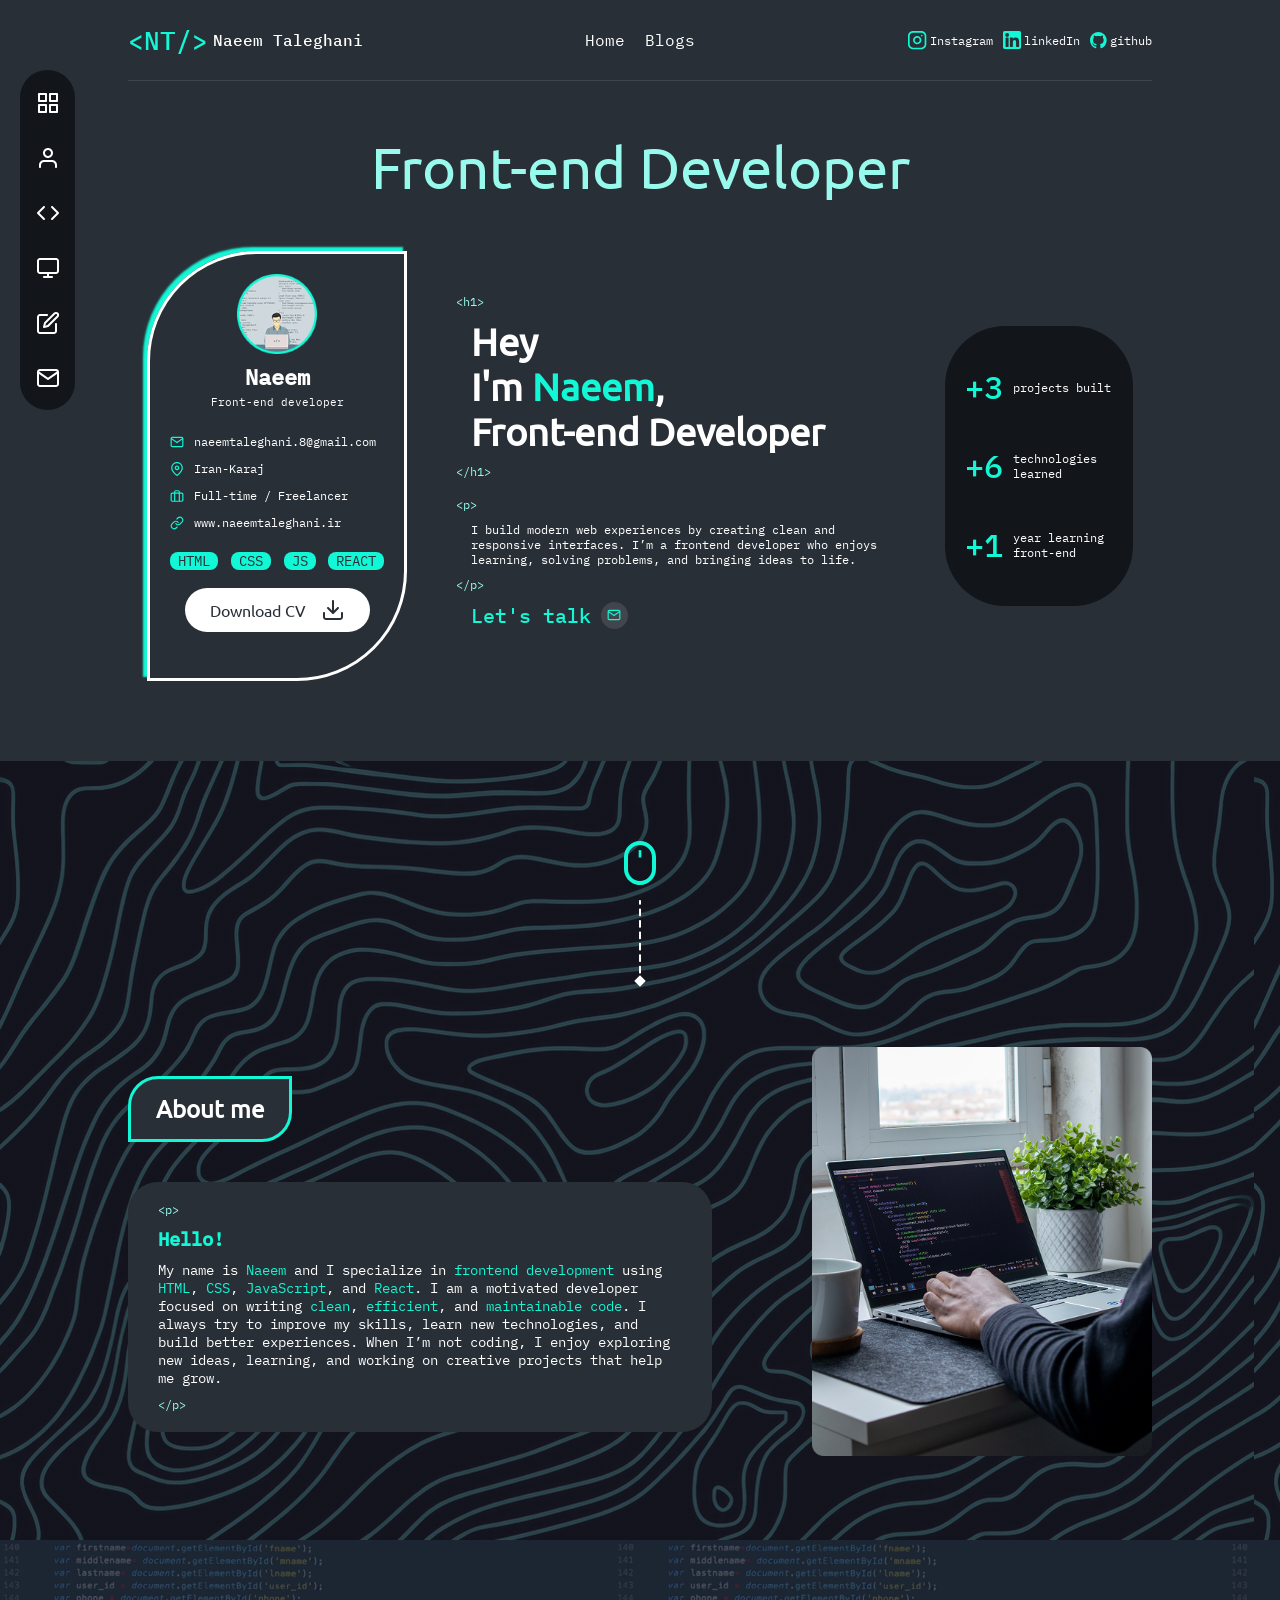
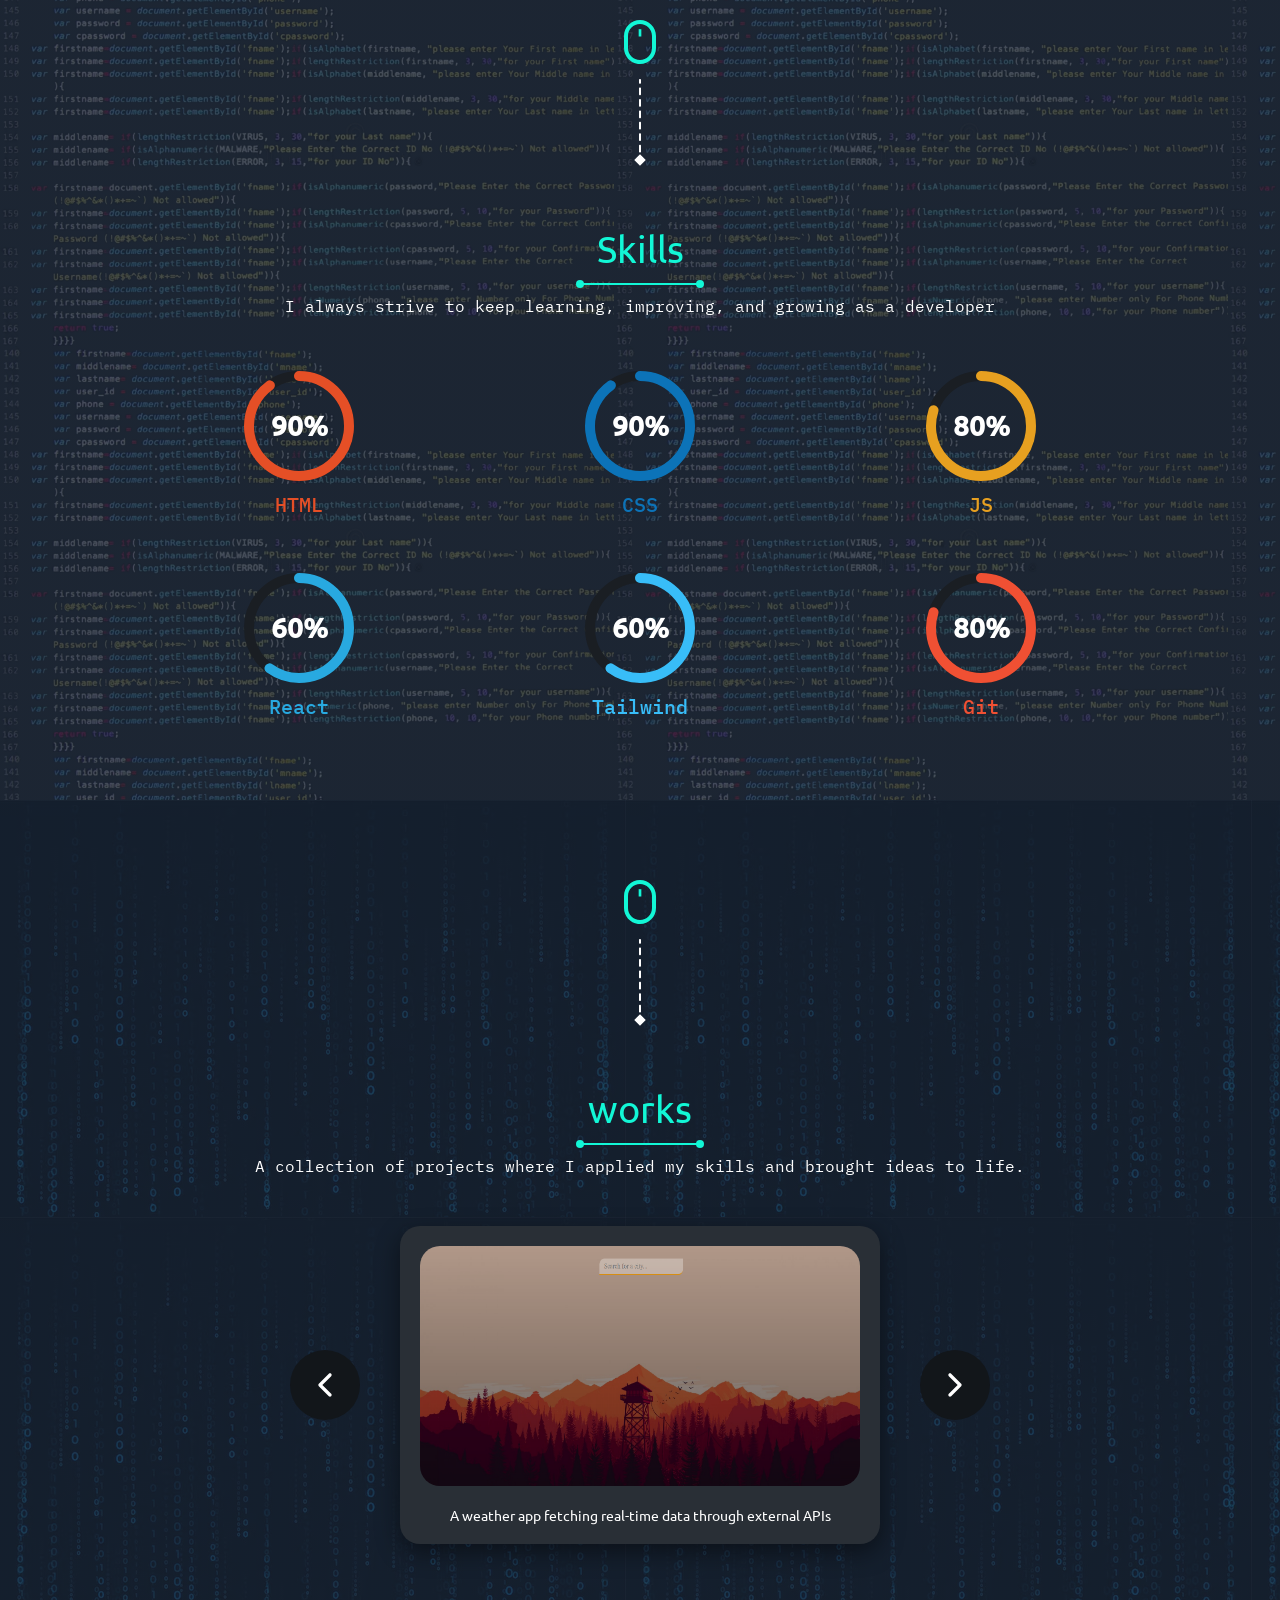
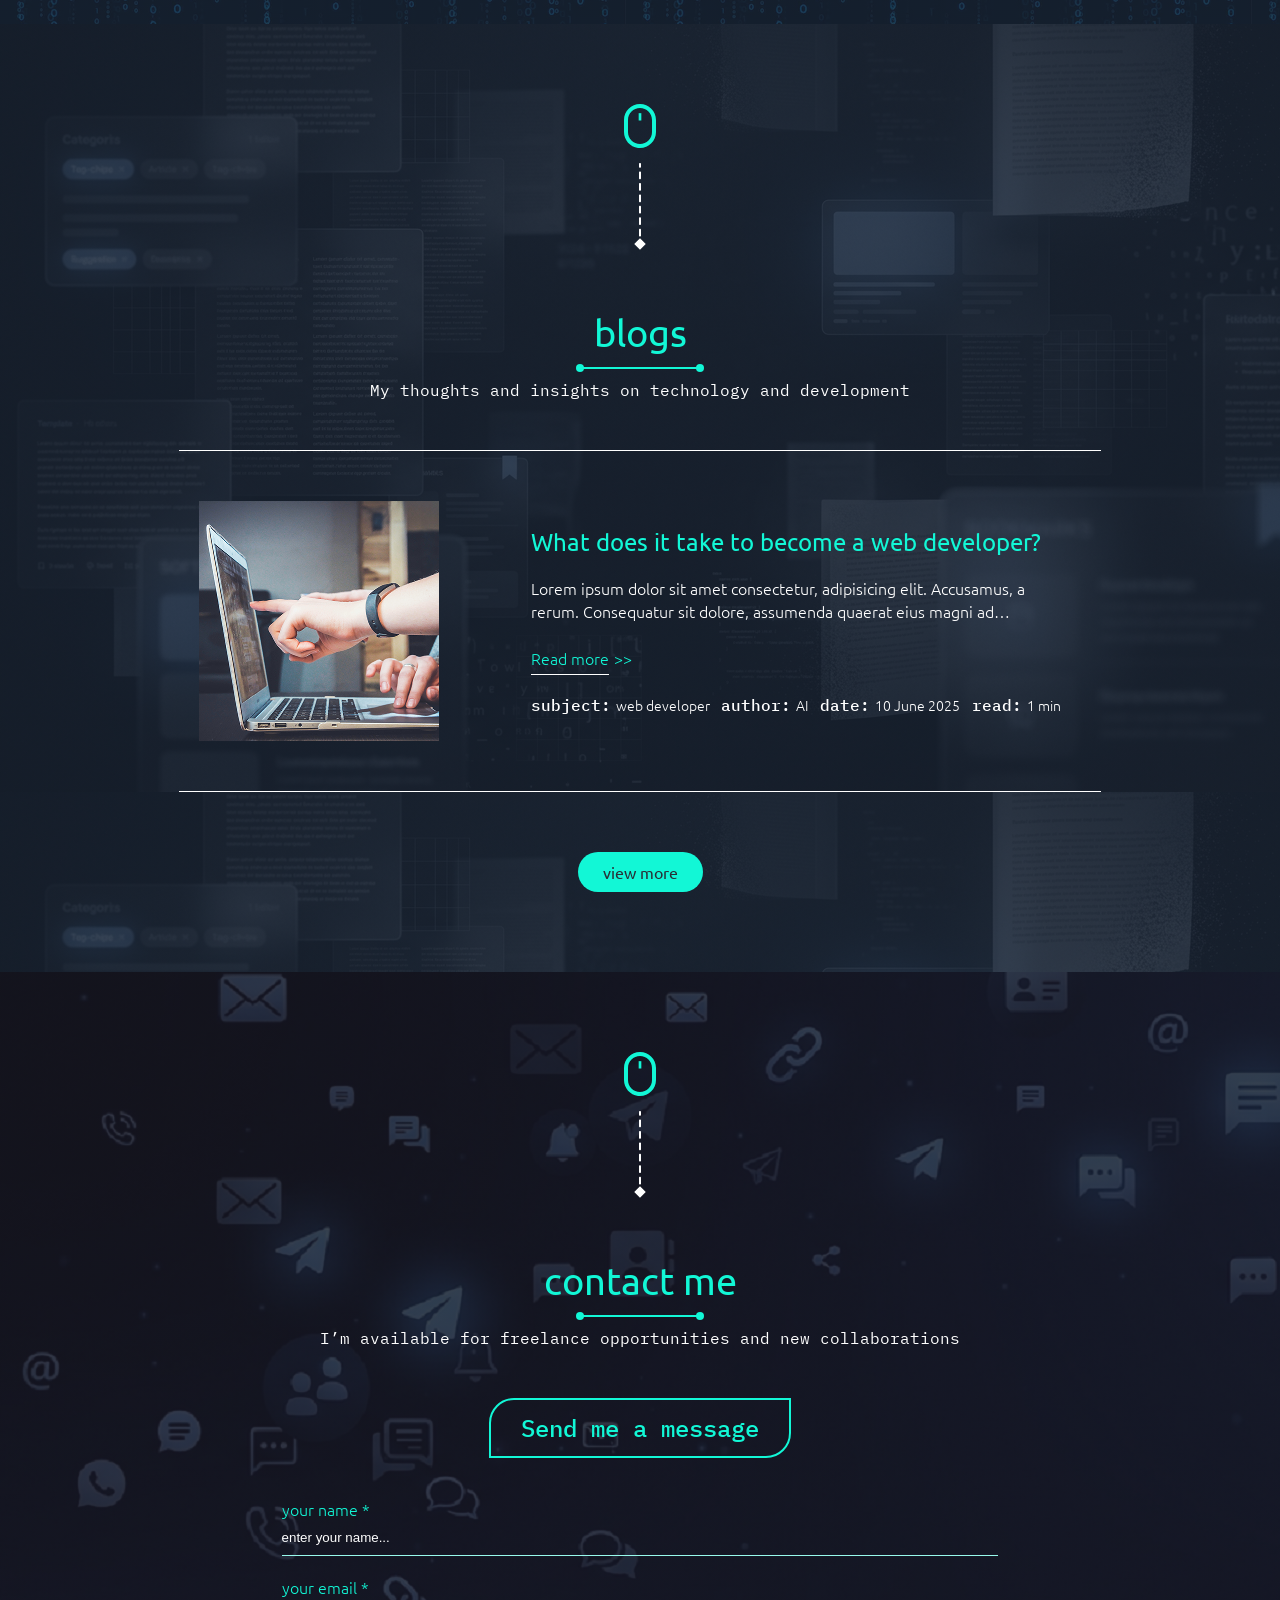
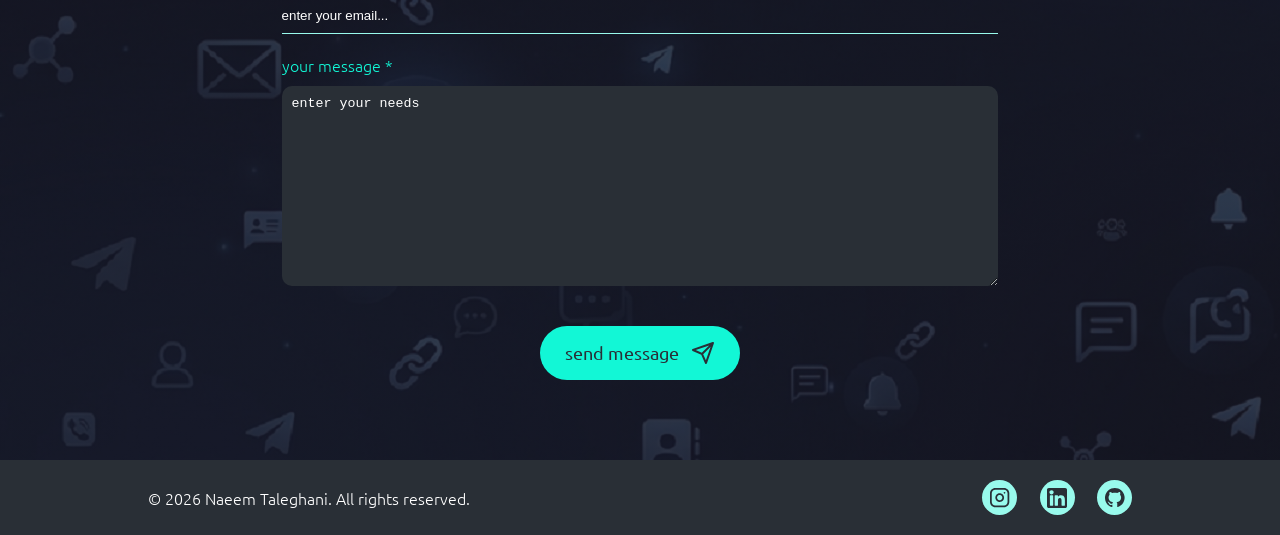
==== home.html @ d2252626 "change the html file name. closes #12" ====
<!DOCTYPE html>
<html lang="en">
<head>
    <meta charset="UTF-8">
    <meta name="viewport" content="width=device-width, initial-scale=1.0">
    <title>Naeem Taleghani</title>

    <!-- -------------------styles and scripts links----------------- -->
     
    <link rel="shortcut icon" href="images/favicon-32x32.png" type="image/png">
    <link rel="stylesheet" href="styles/fonts.css">
    <link rel="stylesheet" href="styles/main.css">
    <link rel="stylesheet" href="styles/responsive.css">
    <script src="scripts/app.js" type="module" defer></script>
</head>
<body>
    <div class="fixed-menu">
        <ul class="fixed-menu-ul">
            <li class="fixed-menu-li">
                <a href="#">
                    <svg width="24" height="24" viewBox="0 0 24 24" fill="none" xmlns="http://www.w3.org/2000/svg">
                        <path fill-rule="evenodd" clip-rule="evenodd" d="M3 2C2.44772 2 2 2.44772 2 3V10C2 10.5523 2.44772 11 3 11H10C10.5523 11 11 10.5523 11 10V3C11 2.44772 10.5523 2 10 2H3ZM4 9V4H9V9H4Z" fill="white"/>
                        <path fill-rule="evenodd" clip-rule="evenodd" d="M14 2C13.4477 2 13 2.44772 13 3V10C13 10.5523 13.4477 11 14 11H21C21.5523 11 22 10.5523 22 10V3C22 2.44772 21.5523 2 21 2H14ZM15 9V4H20V9H15Z" fill="white"/>
                        <path fill-rule="evenodd" clip-rule="evenodd" d="M13 14C13 13.4477 13.4477 13 14 13H21C21.5523 13 22 13.4477 22 14V21C22 21.5523 21.5523 22 21 22H14C13.4477 22 13 21.5523 13 21V14ZM15 15V20H20V15H15Z" fill="white"/>
                        <path fill-rule="evenodd" clip-rule="evenodd" d="M3 13C2.44772 13 2 13.4477 2 14V21C2 21.5523 2.44772 22 3 22H10C10.5523 22 11 21.5523 11 21V14C11 13.4477 10.5523 13 10 13H3ZM4 20V15H9V20H4Z" fill="white"/>
                    </svg>
                </a>
            </li>
            <li class="fixed-menu-li">
                <a href="#aboutMe">
                    <svg width="24" height="24" viewBox="0 0 24 24" fill="none" xmlns="http://www.w3.org/2000/svg">
                        <path fill-rule="evenodd" clip-rule="evenodd" d="M12 2C9.23858 2 7 4.23858 7 7C7 9.76142 9.23858 12 12 12C14.7614 12 17 9.76142 17 7C17 4.23858 14.7614 2 12 2ZM9 7C9 5.34315 10.3431 4 12 4C13.6569 4 15 5.34315 15 7C15 8.65685 13.6569 10 12 10C10.3431 10 9 8.65685 9 7Z" fill="white"/>
                        <path d="M8 14C6.67392 14 5.40215 14.5268 4.46447 15.4645C3.52678 16.4021 3 17.6739 3 19V21C3 21.5523 3.44772 22 4 22C4.55228 22 5 21.5523 5 21V19C5 18.2043 5.31607 17.4413 5.87868 16.8787C6.44129 16.3161 7.20435 16 8 16H16C16.7956 16 17.5587 16.3161 18.1213 16.8787C18.6839 17.4413 19 18.2044 19 19V21C19 21.5523 19.4477 22 20 22C20.5523 22 21 21.5523 21 21V19C21 17.6739 20.4732 16.4021 19.5355 15.4645C18.5979 14.5268 17.3261 14 16 14H8Z" fill="white"/>
                    </svg>
                </a>
            </li>
            <li class="fixed-menu-li">
                <a href="#skills">
                    <svg width="24" height="24" viewBox="0 0 24 24" fill="none" xmlns="http://www.w3.org/2000/svg">
                        <path d="M8.70711 6.70711C9.09763 6.31658 9.09763 5.68342 8.70711 5.29289C8.31658 4.90237 7.68342 4.90237 7.29289 5.29289L1.29289 11.2929C0.902369 11.6834 0.902369 12.3166 1.29289 12.7071L7.29289 18.7071C7.68342 19.0976 8.31658 19.0976 8.70711 18.7071C9.09763 18.3166 9.09763 17.6834 8.70711 17.2929L3.41421 12L8.70711 6.70711Z" fill="white"/>
                        <path d="M16.7071 5.29289C16.3166 4.90237 15.6834 4.90237 15.2929 5.29289C14.9024 5.68342 14.9024 6.31658 15.2929 6.70711L20.5858 12L15.2929 17.2929C14.9024 17.6834 14.9024 18.3166 15.2929 18.7071C15.6834 19.0976 16.3166 19.0976 16.7071 18.7071L22.7071 12.7071C23.0976 12.3166 23.0976 11.6834 22.7071 11.2929L16.7071 5.29289Z" fill="white"/>
                    </svg>
                </a>
            </li>
            <li class="fixed-menu-li">
                <a href="#works">
                    <svg width="24" height="24" viewBox="0 0 24 24" fill="none" xmlns="http://www.w3.org/2000/svg">
                        <path fill-rule="evenodd" clip-rule="evenodd" d="M13 18H20C21.6569 18 23 16.6569 23 15V5C23 3.34315 21.6569 2 20 2H4C2.34315 2 1 3.34315 1 5V15C1 16.6569 2.34315 18 4 18H11V20H8C7.44772 20 7 20.4477 7 21C7 21.5523 7.44772 22 8 22H16C16.5523 22 17 21.5523 17 21C17 20.4477 16.5523 20 16 20H13V18ZM4 4C3.44772 4 3 4.44772 3 5V15C3 15.5523 3.44772 16 4 16H20C20.5523 16 21 15.5523 21 15V5C21 4.44772 20.5523 4 20 4H4Z" fill="white"/>
                    </svg>
                </a>
            </li>
            <li class="fixed-menu-li">
                <a href="#blogs">
                    <svg width="24" height="24" viewBox="0 0 24 24" fill="none" xmlns="http://www.w3.org/2000/svg">
                        <path fill-rule="evenodd" clip-rule="evenodd" d="M20 0.878662C19.1722 0.878662 18.3783 1.20751 17.7929 1.79288L8.29289 11.2929C8.16473 11.421 8.07382 11.5816 8.02986 11.7574L7.02986 15.7574C6.94466 16.0982 7.04451 16.4587 7.29289 16.7071C7.54127 16.9555 7.90176 17.0553 8.24254 16.9701L12.2425 15.9701C12.4184 15.9262 12.5789 15.8352 12.7071 15.7071L22.2071 6.20709C22.7925 5.62173 23.1213 4.82781 23.1213 3.99998C23.1213 3.17216 22.7925 2.37824 22.2071 1.79288C21.6217 1.20751 20.8278 0.878662 20 0.878662ZM19.2071 3.20709C19.4174 2.9968 19.7026 2.87866 20 2.87866C20.2974 2.87866 20.5826 2.9968 20.7929 3.20709C21.0032 3.41738 21.1213 3.70259 21.1213 3.99998C21.1213 4.29737 21.0032 4.58259 20.7929 4.79288L11.4888 14.097L9.37437 14.6256L9.90296 12.5112L19.2071 3.20709Z" fill="white"/>
                        <path d="M4 3C3.20435 3 2.44129 3.31607 1.87868 3.87868C1.31607 4.44129 1 5.20435 1 6V20C1 20.7957 1.31607 21.5587 1.87868 22.1213C2.44129 22.6839 3.20435 23 4 23H18C18.7957 23 19.5587 22.6839 20.1213 22.1213C20.6839 21.5587 21 20.7957 21 20V13C21 12.4477 20.5523 12 20 12C19.4477 12 19 12.4477 19 13V20C19 20.2652 18.8946 20.5196 18.7071 20.7071C18.5196 20.8946 18.2652 21 18 21H4C3.73478 21 3.48043 20.8946 3.29289 20.7071C3.10536 20.5196 3 20.2652 3 20V6C3 5.73478 3.10536 5.48043 3.29289 5.29289C3.48043 5.10536 3.73478 5 4 5H11C11.5523 5 12 4.55228 12 4C12 3.44772 11.5523 3 11 3H4Z" fill="white"/>
                    </svg>
                </a>
            </li>
            <li class="fixed-menu-li">
                <a href="#contact">
                    <svg width="24" height="24" viewBox="0 0 24 24" fill="none" xmlns="http://www.w3.org/2000/svg">
                        <path fill-rule="evenodd" clip-rule="evenodd" d="M1.00005 5.98266C0.999889 5.99253 0.999873 6.00239 1 6.01225V18C1 19.6523 2.34772 21 4 21H20C21.6523 21 23 19.6523 23 18V6.01236C23.0001 6.00242 23.0001 5.99247 23 5.98251C22.9905 4.33822 21.6465 3 20 3H4C2.3535 3 1.00944 4.3383 1.00005 5.98266ZM3.10658 5.55395C3.27196 5.22692 3.61204 5 4 5H20C20.388 5 20.728 5.22692 20.8934 5.55395L12 11.7793L3.10658 5.55395ZM21 7.92066V18C21 18.5477 20.5477 19 20 19H4C3.45229 19 3 18.5477 3 18V7.92066L11.4265 13.8192C11.7709 14.0603 12.2291 14.0603 12.5735 13.8192L21 7.92066Z" fill="white"/>
                    </svg>
                </a>
            </li>
        </ul>
    </div>
    <header>
        <div class="container">
            <nav class="nav-bar">
                <div class="nav-logoname">
                    <span class="logo-icon">&lt;NT/&gt;</span>
                    <span class="logo-text">Naeem Taleghani</span>
                </div>
                <ul class="nav-menu">
                    <li><a href="#">Home</a></li>
                    <li><a href="#">Blogs</a></li>
                </ul>
                <ul class="nav-links">
                    <li>
                        <a href="https://www.instagram.com/naeem.t.8">
                            <div class="nav-instagram-logo">
                                <svg width="19" height="19" viewBox="0 0 19 19" fill="none" xmlns="http://www.w3.org/2000/svg">
                                <path fill-rule="evenodd" clip-rule="evenodd" d="M7.28364 5.43218C8.06155 5.02853 8.94694 4.88046 9.81386 5.00901C10.6982 5.14014 11.5168 5.5522 12.149 6.18433C12.7811 6.81646 13.1931 7.63513 13.3243 8.51943C13.4528 9.38635 13.3048 10.2717 12.9011 11.0497C12.4975 11.8276 11.8588 12.4584 11.076 12.8524C10.2931 13.2464 9.40599 13.3836 8.54072 13.2444C7.67545 13.1051 6.87611 12.6966 6.2564 12.0769C5.63669 11.4572 5.22817 10.6578 5.08893 9.79257C4.9497 8.92729 5.08685 8.04015 5.48087 7.25732C5.87489 6.47448 6.50572 5.83582 7.28364 5.43218ZM9.56939 6.65765C9.04924 6.58052 8.518 6.66936 8.05126 6.91155C7.58451 7.15374 7.20601 7.53693 6.96959 8.00663C6.73318 8.47633 6.65089 9.00862 6.73443 9.52778C6.81797 10.0469 7.06309 10.5265 7.43491 10.8984C7.80674 11.2702 8.28634 11.5153 8.80551 11.5989C9.32467 11.6824 9.85695 11.6001 10.3267 11.3637C10.7964 11.1273 11.1796 10.7488 11.4217 10.282C11.6639 9.81528 11.7528 9.28405 11.6756 8.7639C11.597 8.23332 11.3497 7.74212 10.9704 7.36284C10.5912 6.98356 10.1 6.73633 9.56939 6.65765Z" fill="#12F7D6"/>
                                <path d="M13.75 3.75C13.2898 3.75 12.9167 4.1231 12.9167 4.58333C12.9167 5.04357 13.2898 5.41667 13.75 5.41667H13.7583C14.2186 5.41667 14.5917 5.04357 14.5917 4.58333C14.5917 4.1231 14.2186 3.75 13.7583 3.75H13.75Z" fill="#12F7D6"/>
                                <path fill-rule="evenodd" clip-rule="evenodd" d="M0 5C0 2.23858 2.23858 0 5 0H13.3333C16.0948 0 18.3333 2.23858 18.3333 5V13.3333C18.3333 16.0948 16.0948 18.3333 13.3333 18.3333H5C2.23858 18.3333 0 16.0948 0 13.3333V5ZM5 1.66667C3.15905 1.66667 1.66667 3.15905 1.66667 5V13.3333C1.66667 15.1743 3.15905 16.6667 5 16.6667H13.3333C15.1743 16.6667 16.6667 15.1743 16.6667 13.3333V5C16.6667 3.15905 15.1743 1.66667 13.3333 1.66667H5Z" fill="#12F7D6"/>
                                </svg>
                            </div>
                            <span>Instagram</span>
                        </a>
                    </li>
                    <li>
                        <a href="#">
                            <div class="nav-linkedin-logo">
                                <svg height="18" width="18" version="1.1" id="Layer_1" xmlns="http://www.w3.org/2000/svg" xmlns:xlink="http://www.w3.org/1999/xlink" 
                                viewBox="0 0 382 382" xml:space="preserve">
                                    <path style="fill:#12F7D6" d="M347.445,0H34.555C15.471,0,0,15.471,0,34.555v312.889C0,366.529,15.471,382,34.555,382h312.889
                                    C366.529,382,382,366.529,382,347.444V34.555C382,15.471,366.529,0,347.445,0z M118.207,329.844c0,5.554-4.502,10.056-10.056,10.056
                                    H65.345c-5.554,0-10.056-4.502-10.056-10.056V150.403c0-5.554,4.502-10.056,10.056-10.056h42.806
                                    c5.554,0,10.056,4.502,10.056,10.056V329.844z M86.748,123.432c-22.459,0-40.666-18.207-40.666-40.666S64.289,42.1,86.748,42.1
                                    s40.666,18.207,40.666,40.666S109.208,123.432,86.748,123.432z M341.91,330.654c0,5.106-4.14,9.246-9.246,9.246H286.73
                                    c-5.106,0-9.246-4.14-9.246-9.246v-84.168c0-12.556,3.683-55.021-32.813-55.021c-28.309,0-34.051,29.066-35.204,42.11v97.079
                                    c0,5.106-4.139,9.246-9.246,9.246h-44.426c-5.106,0-9.246-4.14-9.246-9.246V149.593c0-5.106,4.14-9.246,9.246-9.246h44.426
                                    c5.106,0,9.246,4.14,9.246,9.246v15.655c10.497-15.753,26.097-27.912,59.312-27.912c73.552,0,73.131,68.716,73.131,106.472
                                    L341.91,330.654L341.91,330.654z"/>
                                </svg>
                            </div>
                            <span>linkedIn</span>
                        </a>
                    </li>
                    <li>
                        <a href="https://github.com/naeemt8">
                            <div class="nav-github-logo">
                                <svg width="17" height="17" viewBox="0 0 17 17" fill="none" xmlns="http://www.w3.org/2000/svg">
                                <path d="M8.33336 0C6.35459 8.20544e-05 4.44041 0.704261 2.93333 1.98654C1.42625 3.26882 0.424607 5.04552 0.107634 6.99874C-0.209339 8.95195 0.179038 10.9542 1.20327 12.6473C2.22751 14.3404 3.82076 15.6137 5.69796 16.2396C6.11462 16.3125 6.27087 16.0625 6.27087 15.8437C6.27087 15.6458 6.26045 14.9896 6.26045 14.2917C4.16669 14.6771 3.62502 13.7813 3.45836 13.3125C3.27342 12.8566 2.98025 12.4526 2.60419 12.1354C2.31252 11.9792 1.89586 11.5938 2.59376 11.5834C2.86025 11.6123 3.11585 11.705 3.33888 11.8537C3.56192 12.0024 3.74583 12.2026 3.87502 12.4375C3.989 12.6422 4.14226 12.8225 4.32601 12.9679C4.50977 13.1133 4.72042 13.2211 4.94588 13.2849C5.17135 13.3488 5.4072 13.3675 5.63992 13.3401C5.87264 13.3126 6.09766 13.2396 6.30209 13.125C6.33817 12.7013 6.52697 12.3052 6.83336 12.0104C4.97919 11.8021 3.04169 11.0833 3.04169 7.89586C3.02998 7.06765 3.33559 6.26634 3.89586 5.65628C3.64109 4.93646 3.6709 4.14651 3.97919 3.44794C3.97919 3.44794 4.67708 3.22918 6.27086 4.30211C7.63443 3.92709 9.07395 3.92709 10.4375 4.30211C12.0313 3.21878 12.7292 3.44794 12.7292 3.44794C13.0375 4.1465 13.0673 4.93646 12.8125 5.65628C13.3745 6.2653 13.6804 7.0673 13.6667 7.89586C13.6667 11.0938 11.7188 11.8021 9.86461 12.0104C10.0635 12.212 10.2166 12.454 10.3137 12.72C10.4108 12.986 10.4494 13.2698 10.4271 13.5521C10.4271 14.6667 10.4167 15.5625 10.4167 15.8438C10.4167 16.0625 10.5729 16.3229 10.9896 16.2396C12.8635 15.6087 14.4522 14.3323 15.472 12.6384C16.4919 10.9444 16.8766 8.94319 16.5574 6.99186C16.2383 5.04054 15.236 3.26614 13.7296 1.98543C12.2232 0.704709 10.3106 0.00102909 8.33336 0Z" fill="#12F7D6"/>
                                </svg>
                            </div>
                            <span>github</span>
                        </a>
                    </li>
                </ul>
            </nav>
            <div class="separator-line"></div>
        </div>
    </header>
    <main>
        <section class="home">
            <div class="container">
                <h1 class="home-title">Front-end Developer</h1>
                <div class="home-content">
                    <div class="bio-box-wrapper">
                        <div class="bio-box">
                            <img src="images/Profile photo.png" alt="profile photo">
                            <h3 class="bio-name">Naeem</h3>
                            <p class="bio-job">Front-end developer</p>
                            <ul class="bio-ul">
                                <li>
                                    <svg width="14" height="14" viewBox="0 0 14 14" fill="none" xmlns="http://www.w3.org/2000/svg">
                                    <path fill-rule="evenodd" clip-rule="evenodd" d="M0.583361 3.48988C0.583267 3.49564 0.583257 3.50139 0.583333 3.50715V10.5C0.583333 11.4638 1.3695 12.25 2.33333 12.25H11.6667C12.6305 12.25 13.4167 11.4638 13.4167 10.5V3.50721C13.4167 3.50141 13.4167 3.4956 13.4166 3.4898C13.4111 2.53063 12.6271 1.75 11.6667 1.75H2.33333C1.37287 1.75 0.588839 2.53067 0.583361 3.48988ZM1.81217 3.2398C1.90864 3.04904 2.10702 2.91667 2.33333 2.91667H11.6667C11.893 2.91667 12.0914 3.04904 12.1878 3.2398L7 6.87128L1.81217 3.2398ZM12.25 4.62038V10.5C12.25 10.8195 11.9862 11.0833 11.6667 11.0833H2.33333C2.01383 11.0833 1.75 10.8195 1.75 10.5V4.62038L6.66548 8.06122C6.86633 8.20182 7.13367 8.20182 7.33452 8.06122L12.25 4.62038Z" fill="#12F7D6"/>
                                    </svg>
                                    <span>naeemtaleghani.8@gmail.com</span>
                                </li>
                                <li>
                                    <svg width="14" height="14" viewBox="0 0 14 14" fill="none" xmlns="http://www.w3.org/2000/svg">
                                    <path fill-rule="evenodd" clip-rule="evenodd" d="M6.99999 3.5C5.71133 3.5 4.66666 4.54467 4.66666 5.83333C4.66666 7.122 5.71133 8.16667 6.99999 8.16667C8.28865 8.16667 9.33332 7.122 9.33332 5.83333C9.33332 4.54467 8.28865 3.5 6.99999 3.5ZM5.83332 5.83333C5.83332 5.189 6.35566 4.66667 6.99999 4.66667C7.64432 4.66667 8.16666 5.189 8.16666 5.83333C8.16666 6.47767 7.64432 7 6.99999 7C6.35566 7 5.83332 6.47767 5.83332 5.83333Z" fill="#12F7D6"/>
                                    <path fill-rule="evenodd" clip-rule="evenodd" d="M6.6761 13.9018C6.67627 13.9019 6.67641 13.902 6.99999 13.4167L6.6761 13.9018C6.87204 14.0324 7.12762 14.0327 7.32356 13.902L6.99999 13.4167C7.32356 13.902 7.3234 13.9021 7.32356 13.902L7.32555 13.9007L7.32944 13.8981L7.3428 13.8891C7.35416 13.8813 7.37036 13.8703 7.39108 13.8559C7.43251 13.8272 7.49205 13.7854 7.56711 13.7312C7.71717 13.6228 7.92961 13.4646 8.18368 13.2623C8.69088 12.8584 9.36868 12.275 10.0485 11.5574C11.3842 10.1475 12.8333 8.10947 12.8333 5.83333C12.8333 4.28624 12.2187 2.80251 11.1248 1.70854C10.0308 0.614581 8.54709 0 6.99999 0C5.45289 0 3.96916 0.614581 2.8752 1.70854C1.78124 2.80251 1.16666 4.28624 1.16666 5.83333C1.16666 8.10947 2.61581 10.1475 3.95152 11.5574C4.6313 12.275 5.3091 12.8584 5.8163 13.2623C6.07037 13.4646 6.28281 13.6228 6.43287 13.7312C6.50793 13.7854 6.56747 13.8272 6.6089 13.8559C6.62962 13.8703 6.64582 13.8813 6.65718 13.8891L6.67054 13.8981L6.67443 13.9007L6.6761 13.9018ZM3.70016 2.5335C4.57533 1.65833 5.76231 1.16667 6.99999 1.16667C8.23767 1.16667 9.42465 1.65833 10.2998 2.5335C11.175 3.40867 11.6667 4.59566 11.6667 5.83333C11.6667 7.64053 10.4908 9.39415 9.20152 10.7551C8.5688 11.4229 7.9341 11.9697 7.45693 12.3497C7.27934 12.4911 7.12423 12.6089 6.99999 12.7007C6.87575 12.6089 6.72064 12.4911 6.54305 12.3497C6.06588 11.9697 5.43118 11.4229 4.79846 10.7551C3.50917 9.39415 2.33332 7.64053 2.33332 5.83333C2.33332 4.59566 2.82499 3.40867 3.70016 2.5335Z" fill="#12F7D6"/>
                                    </svg>
                                    <span>Iran-Karaj</span>
                                </li>
                                <li>
                                    <svg width="14" height="14" viewBox="0 0 14 14" fill="none" xmlns="http://www.w3.org/2000/svg">
                                    <path fill-rule="evenodd" clip-rule="evenodd" d="M5.83334 1.16669C5.36922 1.16669 4.9241 1.35106 4.59591 1.67925C4.26772 2.00744 4.08334 2.45256 4.08334 2.91669V3.50002H2.33334C1.36685 3.50002 0.583344 4.28352 0.583344 5.25002V11.0834C0.583344 12.0499 1.36685 12.8334 2.33334 12.8334H11.6667C12.6332 12.8334 13.4167 12.0499 13.4167 11.0834V5.25002C13.4167 4.28352 12.6332 3.50002 11.6667 3.50002H9.91668V2.91669C9.91668 2.45256 9.7323 2.00744 9.40411 1.67925C9.07593 1.35106 8.63081 1.16669 8.16668 1.16669H5.83334ZM8.75001 3.50002V2.91669C8.75001 2.76198 8.68855 2.6136 8.57916 2.50421C8.46976 2.39481 8.32139 2.33335 8.16668 2.33335H5.83334C5.67863 2.33335 5.53026 2.39481 5.42087 2.50421C5.31147 2.6136 5.25001 2.76198 5.25001 2.91669V3.50002H8.75001ZM5.25001 4.66669H8.75001V11.6667H5.25001V4.66669ZM4.08334 4.66669H2.33334C2.01118 4.66669 1.75001 4.92785 1.75001 5.25002V11.0834C1.75001 11.4055 2.01118 11.6667 2.33334 11.6667H4.08334V4.66669ZM9.91668 11.6667V4.66669H11.6667C11.9888 4.66669 12.25 4.92785 12.25 5.25002V11.0834C12.25 11.4055 11.9888 11.6667 11.6667 11.6667H9.91668Z" fill="#12F7D6"/>
                                    </svg>
                                    <span>Full-time / Freelancer</span>
                                </li>
                                <li>
                                    <svg width="14" height="14" viewBox="0 0 14 14" fill="none" xmlns="http://www.w3.org/2000/svg">
                                    <g clip-path="url(#clip0_3_2470)">
                                    <path d="M9.91417 0.622203C8.99648 0.614228 8.11237 0.967009 7.45226 1.60456L7.44624 1.61047L6.4429 2.60797C6.21443 2.83511 6.21336 3.20445 6.4405 3.43292C6.66764 3.66139 7.03698 3.66247 7.26545 3.43533L8.26563 2.44096C8.7054 2.01767 9.29357 1.78352 9.90403 1.78883C10.5158 1.79414 11.1011 2.03954 11.5337 2.47215C11.9663 2.90477 12.2117 3.49 12.217 4.1018C12.2223 4.71199 11.9884 5.29992 11.5654 5.73962L9.8192 7.48584C9.58265 7.72247 9.29791 7.90553 8.98442 8.02247C8.67093 8.13941 8.33596 8.18757 8.00223 8.16367C7.66849 8.13976 7.3438 8.04437 7.05018 7.88395C6.75656 7.72353 6.50087 7.50184 6.30046 7.23391C6.10749 6.97593 5.74192 6.92323 5.48394 7.1162C5.22596 7.30917 5.17326 7.67474 5.36623 7.93272C5.66685 8.33461 6.05038 8.66715 6.49082 8.90778C6.93125 9.14841 7.41829 9.2915 7.91889 9.32735C8.41949 9.3632 8.92194 9.29097 9.39217 9.11556C9.8624 8.94016 10.2894 8.66567 10.6442 8.31072L12.3942 6.56079L12.4013 6.55356C13.0388 5.89345 13.3916 5.00935 13.3836 4.09166C13.3756 3.17397 13.0076 2.29613 12.3586 1.6472C11.7097 0.998268 10.8319 0.630177 9.91417 0.622203Z" fill="#12F7D6"/>
                                    <path d="M6.08111 4.6726C5.58051 4.63675 5.07805 4.70898 4.60782 4.88439C4.13762 5.05979 3.71064 5.33425 3.35584 5.68916L1.60584 7.43916L1.59873 7.44639C0.96118 8.1065 0.608399 8.99061 0.616374 9.9083C0.624348 10.826 0.99244 11.7038 1.64137 12.3528C2.2903 13.0017 3.16814 13.3698 4.08583 13.3778C5.00352 13.3857 5.88763 13.0329 6.54773 12.3954L6.55496 12.3883L7.55246 11.3908C7.78027 11.163 7.78027 10.7936 7.55246 10.5658C7.32466 10.338 6.95531 10.338 6.72751 10.5658L5.73378 11.5596C5.29408 11.9825 4.70616 12.2164 4.09597 12.2111C3.48417 12.2058 2.89894 11.9604 2.46633 11.5278C2.03371 11.0952 1.78831 10.51 1.783 9.89816C1.77769 9.28796 2.01164 8.70004 2.43458 8.26034L4.1808 6.51412C4.41734 6.27749 4.70209 6.09442 5.01558 5.97748C5.32906 5.86054 5.66403 5.81239 5.99777 5.83629C6.3315 5.86019 6.65619 5.95559 6.94981 6.11601C7.24344 6.27643 7.49913 6.49812 7.69954 6.76605C7.89251 7.02403 8.25808 7.07673 8.51606 6.88376C8.77403 6.69078 8.82673 6.32522 8.63376 6.06724C8.33315 5.66535 7.94961 5.33281 7.50918 5.09218C7.06874 4.85155 6.58171 4.70846 6.08111 4.6726Z" fill="#12F7D6"/>
                                    </g>
                                    <defs>
                                    <clipPath id="clip0_3_2470">
                                    <rect width="14" height="14" fill="white"/>
                                    </clipPath>
                                    </defs>
                                    </svg>
                                    <span>www.naeemtaleghani.ir</span>
                                </li>
                            </ul>
                            <ul class="bio-skills">
                                <li>HTML</li>
                                <li>CSS</li>
                                <li>JS</li>
                                <li>REACT</li>
                            </ul>
                            <div class="bio-btn">
                                <span>Download CV</span>
                                <svg width="24" height="24" viewBox="0 0 24 24" fill="none" xmlns="http://www.w3.org/2000/svg">
                                <path d="M13 3C13 2.44772 12.5523 2 12 2C11.4477 2 11 2.44772 11 3V12.5858L7.70711 9.29289C7.31658 8.90237 6.68342 8.90237 6.29289 9.29289C5.90237 9.68342 5.90237 10.3166 6.29289 10.7071L11.2929 15.7071C11.6834 16.0976 12.3166 16.0976 12.7071 15.7071L17.7071 10.7071C18.0976 10.3166 18.0976 9.68342 17.7071 9.29289C17.3166 8.90237 16.6834 8.90237 16.2929 9.29289L13 12.5858V3Z" fill="#292F36"/>
                                <path d="M3 14C3.55228 14 4 14.4477 4 15V19C4 19.2652 4.10536 19.5196 4.29289 19.7071C4.48043 19.8946 4.73478 20 5 20H19C19.2652 20 19.5196 19.8946 19.7071 19.7071C19.8946 19.5196 20 19.2652 20 19V15C20 14.4477 20.4477 14 21 14C21.5523 14 22 14.4477 22 15V19C22 19.7957 21.6839 20.5587 21.1213 21.1213C20.5587 21.6839 19.7957 22 19 22H5C4.20435 22 3.44129 21.6839 2.87868 21.1213C2.31607 20.5587 2 19.7957 2 19V15C2 14.4477 2.44772 14 3 14Z" fill="#292F36"/>
                                </svg>
                            </div>
                        </div>
                    </div>
                    <div class="home-description-wrapper">
                        <div class="home-description">
                            <span class="html-tags">&lt;h1&gt;</span>
                            <h2 class="home-description-title">
                                Hey<br>
                                I'm <span>Naeem</span>,<br>
                                Front-end Developer
                            </h2>
                            <span class="html-tags">&lt;/h1&gt;</span><br>
                            <span class="html-tags">&lt;p&gt;</span>
                            <p class="description-text">I build modern web experiences by creating clean and responsive interfaces. I’m a frontend developer who enjoys learning, solving problems, and bringing ideas to life.</p>
                            <span class="html-tags">&lt;/p&gt;</span>
                            <a href="#contact" class="home-contact-link">
                                <span>Let's talk</span>
                                <div class="home-contact-link-svg-box">
                                    <svg width="14" height="14" viewBox="0 0 14 14" fill="none" xmlns="http://www.w3.org/2000/svg">
                                    <path fill-rule="evenodd" clip-rule="evenodd" d="M0.583361 3.48988C0.583267 3.49564 0.583257 3.50139 0.583333 3.50715V10.5C0.583333 11.4638 1.3695 12.25 2.33333 12.25H11.6667C12.6305 12.25 13.4167 11.4638 13.4167 10.5V3.50721C13.4167 3.50141 13.4167 3.4956 13.4166 3.4898C13.4111 2.53063 12.6271 1.75 11.6667 1.75H2.33333C1.37287 1.75 0.588839 2.53067 0.583361 3.48988ZM1.81217 3.2398C1.90864 3.04904 2.10702 2.91667 2.33333 2.91667H11.6667C11.893 2.91667 12.0914 3.04904 12.1878 3.2398L7 6.87128L1.81217 3.2398ZM12.25 4.62038V10.5C12.25 10.8195 11.9862 11.0833 11.6667 11.0833H2.33333C2.01383 11.0833 1.75 10.8195 1.75 10.5V4.62038L6.66548 8.06122C6.86633 8.20182 7.13367 8.20182 7.33452 8.06122L12.25 4.62038Z" fill="#12F7D6"/>
                                    </svg>
                                </div>
                            </a>
                        </div>
                    </div>
                    <div class="experiences-box-wrapper">
                        <ul class="experiences-box-ul">
                                <li>
                                    <span>+3</span>
                                    <p>projects built</p>
                                </li>
                                <li>
                                    <span>+6</span>
                                    <p>technologies learned</p>
                                </li>
                                <li>
                                    <span>+1</span>
                                    <p>year learning front-end</p>
                                </li>
                        </ul>
                    </div>
                </div>
            </div>
        </section>
        <section class="about-me" id="aboutMe">
            <div class="container">
                <div class="scroll-module">
                    <svg width="32" height="146" viewBox="0 0 32 146" fill="none" xmlns="http://www.w3.org/2000/svg">
                        <g clip-path="url(#clip0_502_849)">
                        <path fill-rule="evenodd" clip-rule="evenodd" d="M0 16C0 7.16344 7.16344 0 16 0C24.8366 0 32 7.16344 32 16V28C32 36.8366 24.8366 44 16 44H14V43.8762C6.10738 42.892 0 36.1592 0 28V16ZM16 40C22.6274 40 28 34.6274 28 28V16C28 9.37258 22.6274 4 16 4C9.37258 4 4 9.37258 4 16V28C4 34.6274 9.37258 40 16 40Z" fill="#12F7D6"/>
                        <path d="M17.3334 9.16663V16.5H14.6667V9.16663H17.3334Z" fill="#12F7D6"/>
                        </g>
                        <path d="M16.5 60C16.5 59.7239 16.2761 59.5 16 59.5C15.7239 59.5 15.5 59.7239 15.5 60H16.5ZM16 142.887L18.8868 140L16 137.113L13.1132 140L16 142.887ZM15.5 62.8571C15.5 63.1333 15.7239 63.3571 16 63.3571C16.2761 63.3571 16.5 63.1333 16.5 62.8571H15.5ZM16.5 68.5714C16.5 68.2953 16.2761 68.0714 16 68.0714C15.7239 68.0714 15.5 68.2953 15.5 68.5714H16.5ZM15.5 74.2857C15.5 74.5619 15.7239 74.7857 16 74.7857C16.2761 74.7857 16.5 74.5619 16.5 74.2857H15.5ZM16.5 80C16.5 79.7239 16.2761 79.5 16 79.5C15.7239 79.5 15.5 79.7239 15.5 80H16.5ZM15.5 85.7143C15.5 85.9904 15.7239 86.2143 16 86.2143C16.2761 86.2143 16.5 85.9904 16.5 85.7143H15.5ZM16.5 91.4286C16.5 91.1524 16.2761 90.9286 16 90.9286C15.7239 90.9286 15.5 91.1524 15.5 91.4286H16.5ZM15.5 97.1429C15.5 97.419 15.7239 97.6429 16 97.6429C16.2761 97.6429 16.5 97.419 16.5 97.1429H15.5ZM16.5 102.857C16.5 102.581 16.2761 102.357 16 102.357C15.7239 102.357 15.5 102.581 15.5 102.857H16.5ZM15.5 108.571C15.5 108.848 15.7239 109.071 16 109.071C16.2761 109.071 16.5 108.848 16.5 108.571H15.5ZM16.5 114.286C16.5 114.01 16.2761 113.786 16 113.786C15.7239 113.786 15.5 114.01 15.5 114.286H16.5ZM15.5 120C15.5 120.276 15.7239 120.5 16 120.5C16.2761 120.5 16.5 120.276 16.5 120H15.5ZM16.5 125.714C16.5 125.438 16.2761 125.214 16 125.214C15.7239 125.214 15.5 125.438 15.5 125.714H16.5ZM15.5 131.429C15.5 131.705 15.7239 131.929 16 131.929C16.2761 131.929 16.5 131.705 16.5 131.429H15.5ZM16.5 137.143C16.5 136.867 16.2761 136.643 16 136.643C15.7239 136.643 15.5 136.867 15.5 137.143H16.5ZM15.5 60V62.8571H16.5V60H15.5ZM15.5 68.5714V74.2857H16.5L16.5 68.5714H15.5ZM15.5 80L15.5 85.7143H16.5V80H15.5ZM15.5 91.4286L15.5 97.1429H16.5V91.4286H15.5ZM15.5 102.857L15.5 108.571H16.5V102.857H15.5ZM15.5 114.286V120H16.5V114.286H15.5ZM15.5 125.714V131.429H16.5L16.5 125.714H15.5ZM15.5 137.143V140H16.5V137.143H15.5ZM17 60C17 59.4477 16.5523 59 16 59C15.4477 59 15 59.4477 15 60H17ZM16 145.774L21.7735 140L16 134.226L10.2265 140L16 145.774ZM15 62.8571C15 63.4094 15.4477 63.8571 16 63.8571C16.5523 63.8571 17 63.4094 17 62.8571H15ZM17 68.5714C17 68.0191 16.5523 67.5714 16 67.5714C15.4477 67.5714 15 68.0191 15 68.5714H17ZM15 74.2857C15 74.838 15.4477 75.2857 16 75.2857C16.5523 75.2857 17 74.838 17 74.2857H15ZM17 80C17 79.4477 16.5523 79 16 79C15.4477 79 15 79.4477 15 80H17ZM15 85.7143C15 86.2666 15.4477 86.7143 16 86.7143C16.5523 86.7143 17 86.2666 17 85.7143H15ZM17 91.4286C17 90.8763 16.5523 90.4286 16 90.4286C15.4477 90.4286 15 90.8763 15 91.4286H17ZM15 97.1429C15 97.6951 15.4477 98.1429 16 98.1429C16.5523 98.1429 17 97.6951 17 97.1429H15ZM17 102.857C17 102.305 16.5523 101.857 16 101.857C15.4477 101.857 15 102.305 15 102.857H17ZM15 108.571C15 109.124 15.4477 109.571 16 109.571C16.5523 109.571 17 109.124 17 108.571H15ZM17 114.286C17 113.733 16.5523 113.286 16 113.286C15.4477 113.286 15 113.733 15 114.286H17ZM15 120C15 120.552 15.4477 121 16 121C16.5523 121 17 120.552 17 120H15ZM17 125.714C17 125.162 16.5523 124.714 16 124.714C15.4477 124.714 15 125.162 15 125.714H17ZM15 131.429C15 131.981 15.4477 132.429 16 132.429C16.5523 132.429 17 131.981 17 131.429H15ZM17 137.143C17 136.591 16.5523 136.143 16 136.143C15.4477 136.143 15 136.591 15 137.143H17ZM15 60V62.8571H17V60H15ZM15 68.5714V74.2857H17L17 68.5714H15ZM15 80L15 85.7143H17V80H15ZM15 91.4286L15 97.1429H17V91.4286H15ZM15 102.857L15 108.571H17V102.857H15ZM15 114.286V120H17V114.286H15ZM15 125.714V131.429H17L17 125.714H15ZM15 137.143V140H17V137.143H15Z" fill="white"/>
                        <defs>
                        <clipPath id="clip0_502_849">
                        <rect width="32" height="44" fill="white"/>
                        </clipPath>
                        </defs>
                    </svg>
                </div>
                <div class="about-me-wrapper">
                    <div class="about-me-content">
                        <h2 class="about-me-content-title">About me</h2>
                        <div class="about-me-content-description">
                            <span class="html-tags">&lt;p&gt;</span>
                            <h3>Hello!</h3>
                            <p>
                                My name is <span>Naeem</span> and I specialize in <span>frontend development</span> using <span>HTML</span>, <span>CSS</span>, <span>JavaScript</span>, and <span>React</span>. I am a motivated developer focused on writing <span>clean</span>, <span>efficient</span>, and <span>maintainable code</span>. I always try to improve my skills, learn new technologies, and build better experiences. When I’m not coding, I enjoy exploring new ideas, learning, and working on creative projects that help me grow.
                            </p>
                            <span class="html-tags">&lt;/p&gt;</span>
                        </div>
                    </div>
                    <div class="about-me-img-wrapper">
                        <img src="images/Image.png" alt="image">
                    </div>
                </div>
            </div>
        </section>
        <section class="skills" id="skills">
            <div class="container">
                <div class="scroll-module">
                    <svg width="32" height="146" viewBox="0 0 32 146" fill="none" xmlns="http://www.w3.org/2000/svg">
                        <g clip-path="url(#clip0_502_849)">
                        <path fill-rule="evenodd" clip-rule="evenodd" d="M0 16C0 7.16344 7.16344 0 16 0C24.8366 0 32 7.16344 32 16V28C32 36.8366 24.8366 44 16 44H14V43.8762C6.10738 42.892 0 36.1592 0 28V16ZM16 40C22.6274 40 28 34.6274 28 28V16C28 9.37258 22.6274 4 16 4C9.37258 4 4 9.37258 4 16V28C4 34.6274 9.37258 40 16 40Z" fill="#12F7D6"/>
                        <path d="M17.3334 9.16663V16.5H14.6667V9.16663H17.3334Z" fill="#12F7D6"/>
                        </g>
                        <path d="M16.5 60C16.5 59.7239 16.2761 59.5 16 59.5C15.7239 59.5 15.5 59.7239 15.5 60H16.5ZM16 142.887L18.8868 140L16 137.113L13.1132 140L16 142.887ZM15.5 62.8571C15.5 63.1333 15.7239 63.3571 16 63.3571C16.2761 63.3571 16.5 63.1333 16.5 62.8571H15.5ZM16.5 68.5714C16.5 68.2953 16.2761 68.0714 16 68.0714C15.7239 68.0714 15.5 68.2953 15.5 68.5714H16.5ZM15.5 74.2857C15.5 74.5619 15.7239 74.7857 16 74.7857C16.2761 74.7857 16.5 74.5619 16.5 74.2857H15.5ZM16.5 80C16.5 79.7239 16.2761 79.5 16 79.5C15.7239 79.5 15.5 79.7239 15.5 80H16.5ZM15.5 85.7143C15.5 85.9904 15.7239 86.2143 16 86.2143C16.2761 86.2143 16.5 85.9904 16.5 85.7143H15.5ZM16.5 91.4286C16.5 91.1524 16.2761 90.9286 16 90.9286C15.7239 90.9286 15.5 91.1524 15.5 91.4286H16.5ZM15.5 97.1429C15.5 97.419 15.7239 97.6429 16 97.6429C16.2761 97.6429 16.5 97.419 16.5 97.1429H15.5ZM16.5 102.857C16.5 102.581 16.2761 102.357 16 102.357C15.7239 102.357 15.5 102.581 15.5 102.857H16.5ZM15.5 108.571C15.5 108.848 15.7239 109.071 16 109.071C16.2761 109.071 16.5 108.848 16.5 108.571H15.5ZM16.5 114.286C16.5 114.01 16.2761 113.786 16 113.786C15.7239 113.786 15.5 114.01 15.5 114.286H16.5ZM15.5 120C15.5 120.276 15.7239 120.5 16 120.5C16.2761 120.5 16.5 120.276 16.5 120H15.5ZM16.5 125.714C16.5 125.438 16.2761 125.214 16 125.214C15.7239 125.214 15.5 125.438 15.5 125.714H16.5ZM15.5 131.429C15.5 131.705 15.7239 131.929 16 131.929C16.2761 131.929 16.5 131.705 16.5 131.429H15.5ZM16.5 137.143C16.5 136.867 16.2761 136.643 16 136.643C15.7239 136.643 15.5 136.867 15.5 137.143H16.5ZM15.5 60V62.8571H16.5V60H15.5ZM15.5 68.5714V74.2857H16.5L16.5 68.5714H15.5ZM15.5 80L15.5 85.7143H16.5V80H15.5ZM15.5 91.4286L15.5 97.1429H16.5V91.4286H15.5ZM15.5 102.857L15.5 108.571H16.5V102.857H15.5ZM15.5 114.286V120H16.5V114.286H15.5ZM15.5 125.714V131.429H16.5L16.5 125.714H15.5ZM15.5 137.143V140H16.5V137.143H15.5ZM17 60C17 59.4477 16.5523 59 16 59C15.4477 59 15 59.4477 15 60H17ZM16 145.774L21.7735 140L16 134.226L10.2265 140L16 145.774ZM15 62.8571C15 63.4094 15.4477 63.8571 16 63.8571C16.5523 63.8571 17 63.4094 17 62.8571H15ZM17 68.5714C17 68.0191 16.5523 67.5714 16 67.5714C15.4477 67.5714 15 68.0191 15 68.5714H17ZM15 74.2857C15 74.838 15.4477 75.2857 16 75.2857C16.5523 75.2857 17 74.838 17 74.2857H15ZM17 80C17 79.4477 16.5523 79 16 79C15.4477 79 15 79.4477 15 80H17ZM15 85.7143C15 86.2666 15.4477 86.7143 16 86.7143C16.5523 86.7143 17 86.2666 17 85.7143H15ZM17 91.4286C17 90.8763 16.5523 90.4286 16 90.4286C15.4477 90.4286 15 90.8763 15 91.4286H17ZM15 97.1429C15 97.6951 15.4477 98.1429 16 98.1429C16.5523 98.1429 17 97.6951 17 97.1429H15ZM17 102.857C17 102.305 16.5523 101.857 16 101.857C15.4477 101.857 15 102.305 15 102.857H17ZM15 108.571C15 109.124 15.4477 109.571 16 109.571C16.5523 109.571 17 109.124 17 108.571H15ZM17 114.286C17 113.733 16.5523 113.286 16 113.286C15.4477 113.286 15 113.733 15 114.286H17ZM15 120C15 120.552 15.4477 121 16 121C16.5523 121 17 120.552 17 120H15ZM17 125.714C17 125.162 16.5523 124.714 16 124.714C15.4477 124.714 15 125.162 15 125.714H17ZM15 131.429C15 131.981 15.4477 132.429 16 132.429C16.5523 132.429 17 131.981 17 131.429H15ZM17 137.143C17 136.591 16.5523 136.143 16 136.143C15.4477 136.143 15 136.591 15 137.143H17ZM15 60V62.8571H17V60H15ZM15 68.5714V74.2857H17L17 68.5714H15ZM15 80L15 85.7143H17V80H15ZM15 91.4286L15 97.1429H17V91.4286H15ZM15 102.857L15 108.571H17V102.857H15ZM15 114.286V120H17V114.286H15ZM15 125.714V131.429H17L17 125.714H15ZM15 137.143V140H17V137.143H15Z" fill="white"/>
                        <defs>
                        <clipPath id="clip0_502_849">
                        <rect width="32" height="44" fill="white"/>
                        </clipPath>
                        </defs>
                    </svg>
                </div>
                <div class="skills-wrapper">
                    <h2 class="skills-title">Skills</h2>
                    <div class="title-underline-module">
                        <div class="title-underline-content"></div>
                    </div>
                    <p class="skills-description">I always strive to keep learning, improving, and growing as a developer</p>
                    <div class="skills-content">
                        <div class="skill-box">
                            <cicular-progress class="cicular-progress" circle-percent="90" circle-color="#E54F26"></cicular-progress>
                            <h5 class="skill-name">HTML</h5>
                        </div>
                        <div class="skill-box">
                            <cicular-progress class="cicular-progress" circle-percent="90" circle-color="#0C73B8"></cicular-progress>
                            <h5 class="skill-name">CSS</h5>
                        </div>
                        <div class="skill-box">
                            <cicular-progress class="cicular-progress" circle-percent="80" circle-color="#E7A020"></cicular-progress>
                            <h5 class="skill-name">JS</h5>
                        </div>
                        <div class="skill-box">
                            <cicular-progress class="cicular-progress" circle-percent="60" circle-color="#28A9E0"></cicular-progress>
                            <h5 class="skill-name">React</h5>
                        </div>
                        <div class="skill-box">
                            <cicular-progress class="cicular-progress" circle-percent="60" circle-color="#38BDF8"></cicular-progress>
                            <h5 class="skill-name">Tailwind</h5>
                        </div>
                        <div class="skill-box">
                            <cicular-progress class="cicular-progress" circle-percent="80" circle-color="#F05033"></cicular-progress>
                            <h5 class="skill-name">Git</h5>
                        </div>
                    </div>
                </div>
            </div>
        </section>
        <section class="works" id="works">
            <div class="container">
                <div class="scroll-module">
                    <svg width="32" height="146" viewBox="0 0 32 146" fill="none" xmlns="http://www.w3.org/2000/svg">
                        <g clip-path="url(#clip0_502_849)">
                        <path fill-rule="evenodd" clip-rule="evenodd" d="M0 16C0 7.16344 7.16344 0 16 0C24.8366 0 32 7.16344 32 16V28C32 36.8366 24.8366 44 16 44H14V43.8762C6.10738 42.892 0 36.1592 0 28V16ZM16 40C22.6274 40 28 34.6274 28 28V16C28 9.37258 22.6274 4 16 4C9.37258 4 4 9.37258 4 16V28C4 34.6274 9.37258 40 16 40Z" fill="#12F7D6"/>
                        <path d="M17.3334 9.16663V16.5H14.6667V9.16663H17.3334Z" fill="#12F7D6"/>
                        </g>
                        <path d="M16.5 60C16.5 59.7239 16.2761 59.5 16 59.5C15.7239 59.5 15.5 59.7239 15.5 60H16.5ZM16 142.887L18.8868 140L16 137.113L13.1132 140L16 142.887ZM15.5 62.8571C15.5 63.1333 15.7239 63.3571 16 63.3571C16.2761 63.3571 16.5 63.1333 16.5 62.8571H15.5ZM16.5 68.5714C16.5 68.2953 16.2761 68.0714 16 68.0714C15.7239 68.0714 15.5 68.2953 15.5 68.5714H16.5ZM15.5 74.2857C15.5 74.5619 15.7239 74.7857 16 74.7857C16.2761 74.7857 16.5 74.5619 16.5 74.2857H15.5ZM16.5 80C16.5 79.7239 16.2761 79.5 16 79.5C15.7239 79.5 15.5 79.7239 15.5 80H16.5ZM15.5 85.7143C15.5 85.9904 15.7239 86.2143 16 86.2143C16.2761 86.2143 16.5 85.9904 16.5 85.7143H15.5ZM16.5 91.4286C16.5 91.1524 16.2761 90.9286 16 90.9286C15.7239 90.9286 15.5 91.1524 15.5 91.4286H16.5ZM15.5 97.1429C15.5 97.419 15.7239 97.6429 16 97.6429C16.2761 97.6429 16.5 97.419 16.5 97.1429H15.5ZM16.5 102.857C16.5 102.581 16.2761 102.357 16 102.357C15.7239 102.357 15.5 102.581 15.5 102.857H16.5ZM15.5 108.571C15.5 108.848 15.7239 109.071 16 109.071C16.2761 109.071 16.5 108.848 16.5 108.571H15.5ZM16.5 114.286C16.5 114.01 16.2761 113.786 16 113.786C15.7239 113.786 15.5 114.01 15.5 114.286H16.5ZM15.5 120C15.5 120.276 15.7239 120.5 16 120.5C16.2761 120.5 16.5 120.276 16.5 120H15.5ZM16.5 125.714C16.5 125.438 16.2761 125.214 16 125.214C15.7239 125.214 15.5 125.438 15.5 125.714H16.5ZM15.5 131.429C15.5 131.705 15.7239 131.929 16 131.929C16.2761 131.929 16.5 131.705 16.5 131.429H15.5ZM16.5 137.143C16.5 136.867 16.2761 136.643 16 136.643C15.7239 136.643 15.5 136.867 15.5 137.143H16.5ZM15.5 60V62.8571H16.5V60H15.5ZM15.5 68.5714V74.2857H16.5L16.5 68.5714H15.5ZM15.5 80L15.5 85.7143H16.5V80H15.5ZM15.5 91.4286L15.5 97.1429H16.5V91.4286H15.5ZM15.5 102.857L15.5 108.571H16.5V102.857H15.5ZM15.5 114.286V120H16.5V114.286H15.5ZM15.5 125.714V131.429H16.5L16.5 125.714H15.5ZM15.5 137.143V140H16.5V137.143H15.5ZM17 60C17 59.4477 16.5523 59 16 59C15.4477 59 15 59.4477 15 60H17ZM16 145.774L21.7735 140L16 134.226L10.2265 140L16 145.774ZM15 62.8571C15 63.4094 15.4477 63.8571 16 63.8571C16.5523 63.8571 17 63.4094 17 62.8571H15ZM17 68.5714C17 68.0191 16.5523 67.5714 16 67.5714C15.4477 67.5714 15 68.0191 15 68.5714H17ZM15 74.2857C15 74.838 15.4477 75.2857 16 75.2857C16.5523 75.2857 17 74.838 17 74.2857H15ZM17 80C17 79.4477 16.5523 79 16 79C15.4477 79 15 79.4477 15 80H17ZM15 85.7143C15 86.2666 15.4477 86.7143 16 86.7143C16.5523 86.7143 17 86.2666 17 85.7143H15ZM17 91.4286C17 90.8763 16.5523 90.4286 16 90.4286C15.4477 90.4286 15 90.8763 15 91.4286H17ZM15 97.1429C15 97.6951 15.4477 98.1429 16 98.1429C16.5523 98.1429 17 97.6951 17 97.1429H15ZM17 102.857C17 102.305 16.5523 101.857 16 101.857C15.4477 101.857 15 102.305 15 102.857H17ZM15 108.571C15 109.124 15.4477 109.571 16 109.571C16.5523 109.571 17 109.124 17 108.571H15ZM17 114.286C17 113.733 16.5523 113.286 16 113.286C15.4477 113.286 15 113.733 15 114.286H17ZM15 120C15 120.552 15.4477 121 16 121C16.5523 121 17 120.552 17 120H15ZM17 125.714C17 125.162 16.5523 124.714 16 124.714C15.4477 124.714 15 125.162 15 125.714H17ZM15 131.429C15 131.981 15.4477 132.429 16 132.429C16.5523 132.429 17 131.981 17 131.429H15ZM17 137.143C17 136.591 16.5523 136.143 16 136.143C15.4477 136.143 15 136.591 15 137.143H17ZM15 60V62.8571H17V60H15ZM15 68.5714V74.2857H17L17 68.5714H15ZM15 80L15 85.7143H17V80H15ZM15 91.4286L15 97.1429H17V91.4286H15ZM15 102.857L15 108.571H17V102.857H15ZM15 114.286V120H17V114.286H15ZM15 125.714V131.429H17L17 125.714H15ZM15 137.143V140H17V137.143H15Z" fill="white"/>
                        <defs>
                        <clipPath id="clip0_502_849">
                        <rect width="32" height="44" fill="white"/>
                        </clipPath>
                        </defs>
                    </svg>
                </div>
                <div class="works-wrapper">
                    <h2 class="works-title">works</h2>
                    <div class="title-underline-module">
                        <div class="title-underline-content"></div>
                    </div>
                    <p class="works-description">A collection of projects where I applied my skills and brought ideas to life.</p>
                    <div class="works-content">
                        <div class="prev-btn" id="pervBtn">
                            <svg width="40" height="40" viewBox="0 0 40 40" fill="none" xmlns="http://www.w3.org/2000/svg">
                            <path d="M17.357 19.9999L26.1785 11.1784C26.8294 10.5276 26.8294 9.47228 26.1785 8.82141C25.5276 8.17053 24.4723 8.17053 23.8215 8.82141L13.8215 18.8214C13.1706 19.4723 13.1706 20.5276 13.8215 21.1784L23.8215 31.1784C24.4723 31.8293 25.5276 31.8293 26.1785 31.1784C26.8294 30.5276 26.8294 29.4723 26.1785 28.8214L17.357 19.9999Z" fill="white"/>
                            </svg>
                        </div>
                        <a href="#" class="project">
                            <img src="images/weather-project.png" alt="image" id="projectImg">
                            <p class="project-description" id="projectText">A weather app fetching real-time data through external APIs</p>
                        </a>
                        <div class="next-btn" id="nextBtn">
                            <svg width="40" height="40" viewBox="0 0 40 40" fill="none" xmlns="http://www.w3.org/2000/svg">
                            <path d="M16.1786 8.82141C15.5277 8.17053 14.4724 8.17053 13.8215 8.82141C13.1707 9.47228 13.1707 10.5276 13.8215 11.1784L22.643 19.9999L13.8215 28.8214C13.1707 29.4723 13.1707 30.5276 13.8215 31.1784C14.4724 31.8293 15.5277 31.8293 16.1786 31.1784L26.1786 21.1784C26.8294 20.5276 26.8294 19.4723 26.1786 18.8214L16.1786 8.82141Z" fill="white"/>
                            </svg>
                        </div>
                    </div>
                </div>
            </div>
        </section>
        <section class="blogs" id="blogs">
            <div class="container">
                <div class="scroll-module">
                    <svg width="32" height="146" viewBox="0 0 32 146" fill="none" xmlns="http://www.w3.org/2000/svg">
                        <g clip-path="url(#clip0_502_849)">
                        <path fill-rule="evenodd" clip-rule="evenodd" d="M0 16C0 7.16344 7.16344 0 16 0C24.8366 0 32 7.16344 32 16V28C32 36.8366 24.8366 44 16 44H14V43.8762C6.10738 42.892 0 36.1592 0 28V16ZM16 40C22.6274 40 28 34.6274 28 28V16C28 9.37258 22.6274 4 16 4C9.37258 4 4 9.37258 4 16V28C4 34.6274 9.37258 40 16 40Z" fill="#12F7D6"/>
                        <path d="M17.3334 9.16663V16.5H14.6667V9.16663H17.3334Z" fill="#12F7D6"/>
                        </g>
                        <path d="M16.5 60C16.5 59.7239 16.2761 59.5 16 59.5C15.7239 59.5 15.5 59.7239 15.5 60H16.5ZM16 142.887L18.8868 140L16 137.113L13.1132 140L16 142.887ZM15.5 62.8571C15.5 63.1333 15.7239 63.3571 16 63.3571C16.2761 63.3571 16.5 63.1333 16.5 62.8571H15.5ZM16.5 68.5714C16.5 68.2953 16.2761 68.0714 16 68.0714C15.7239 68.0714 15.5 68.2953 15.5 68.5714H16.5ZM15.5 74.2857C15.5 74.5619 15.7239 74.7857 16 74.7857C16.2761 74.7857 16.5 74.5619 16.5 74.2857H15.5ZM16.5 80C16.5 79.7239 16.2761 79.5 16 79.5C15.7239 79.5 15.5 79.7239 15.5 80H16.5ZM15.5 85.7143C15.5 85.9904 15.7239 86.2143 16 86.2143C16.2761 86.2143 16.5 85.9904 16.5 85.7143H15.5ZM16.5 91.4286C16.5 91.1524 16.2761 90.9286 16 90.9286C15.7239 90.9286 15.5 91.1524 15.5 91.4286H16.5ZM15.5 97.1429C15.5 97.419 15.7239 97.6429 16 97.6429C16.2761 97.6429 16.5 97.419 16.5 97.1429H15.5ZM16.5 102.857C16.5 102.581 16.2761 102.357 16 102.357C15.7239 102.357 15.5 102.581 15.5 102.857H16.5ZM15.5 108.571C15.5 108.848 15.7239 109.071 16 109.071C16.2761 109.071 16.5 108.848 16.5 108.571H15.5ZM16.5 114.286C16.5 114.01 16.2761 113.786 16 113.786C15.7239 113.786 15.5 114.01 15.5 114.286H16.5ZM15.5 120C15.5 120.276 15.7239 120.5 16 120.5C16.2761 120.5 16.5 120.276 16.5 120H15.5ZM16.5 125.714C16.5 125.438 16.2761 125.214 16 125.214C15.7239 125.214 15.5 125.438 15.5 125.714H16.5ZM15.5 131.429C15.5 131.705 15.7239 131.929 16 131.929C16.2761 131.929 16.5 131.705 16.5 131.429H15.5ZM16.5 137.143C16.5 136.867 16.2761 136.643 16 136.643C15.7239 136.643 15.5 136.867 15.5 137.143H16.5ZM15.5 60V62.8571H16.5V60H15.5ZM15.5 68.5714V74.2857H16.5L16.5 68.5714H15.5ZM15.5 80L15.5 85.7143H16.5V80H15.5ZM15.5 91.4286L15.5 97.1429H16.5V91.4286H15.5ZM15.5 102.857L15.5 108.571H16.5V102.857H15.5ZM15.5 114.286V120H16.5V114.286H15.5ZM15.5 125.714V131.429H16.5L16.5 125.714H15.5ZM15.5 137.143V140H16.5V137.143H15.5ZM17 60C17 59.4477 16.5523 59 16 59C15.4477 59 15 59.4477 15 60H17ZM16 145.774L21.7735 140L16 134.226L10.2265 140L16 145.774ZM15 62.8571C15 63.4094 15.4477 63.8571 16 63.8571C16.5523 63.8571 17 63.4094 17 62.8571H15ZM17 68.5714C17 68.0191 16.5523 67.5714 16 67.5714C15.4477 67.5714 15 68.0191 15 68.5714H17ZM15 74.2857C15 74.838 15.4477 75.2857 16 75.2857C16.5523 75.2857 17 74.838 17 74.2857H15ZM17 80C17 79.4477 16.5523 79 16 79C15.4477 79 15 79.4477 15 80H17ZM15 85.7143C15 86.2666 15.4477 86.7143 16 86.7143C16.5523 86.7143 17 86.2666 17 85.7143H15ZM17 91.4286C17 90.8763 16.5523 90.4286 16 90.4286C15.4477 90.4286 15 90.8763 15 91.4286H17ZM15 97.1429C15 97.6951 15.4477 98.1429 16 98.1429C16.5523 98.1429 17 97.6951 17 97.1429H15ZM17 102.857C17 102.305 16.5523 101.857 16 101.857C15.4477 101.857 15 102.305 15 102.857H17ZM15 108.571C15 109.124 15.4477 109.571 16 109.571C16.5523 109.571 17 109.124 17 108.571H15ZM17 114.286C17 113.733 16.5523 113.286 16 113.286C15.4477 113.286 15 113.733 15 114.286H17ZM15 120C15 120.552 15.4477 121 16 121C16.5523 121 17 120.552 17 120H15ZM17 125.714C17 125.162 16.5523 124.714 16 124.714C15.4477 124.714 15 125.162 15 125.714H17ZM15 131.429C15 131.981 15.4477 132.429 16 132.429C16.5523 132.429 17 131.981 17 131.429H15ZM17 137.143C17 136.591 16.5523 136.143 16 136.143C15.4477 136.143 15 136.591 15 137.143H17ZM15 60V62.8571H17V60H15ZM15 68.5714V74.2857H17L17 68.5714H15ZM15 80L15 85.7143H17V80H15ZM15 91.4286L15 97.1429H17V91.4286H15ZM15 102.857L15 108.571H17V102.857H15ZM15 114.286V120H17V114.286H15ZM15 125.714V131.429H17L17 125.714H15ZM15 137.143V140H17V137.143H15Z" fill="white"/>
                        <defs>
                        <clipPath id="clip0_502_849">
                        <rect width="32" height="44" fill="white"/>
                        </clipPath>
                        </defs>
                    </svg>
                </div>
                <div class="blogs-wrapper">
                    <h2 class="blogs-title">blogs</h2>
                    <div class="title-underline-module">
                        <div class="title-underline-content"></div>
                    </div>
                    <p class="blogs-description">My thoughts and insights on technology and development</p>
                    <div class="blog-box">
                        <img src="images/birmingham-museums-trust-TWavMkqC_cc-unsplash 1.png" alt="">
                        <div class="blog-content">
                            <h3 class="blog-content-title">What does it take to become a web developer?</h3>
                            <p class="blog-content-text">Lorem ipsum dolor sit amet consectetur, adipisicing elit. Accusamus, a rerum. Consequatur sit dolore, assumenda quaerat eius magni ad doloremque obcaecati nobis velit perferendis excepturi ullam cupiditate accusantium sequi aspernatur modi rerum ipsam aliquid necessitatibus commodi. Voluptas officiis qui libero, laborum animi, porro rerum, ullam consequatur nemo doloribus explicabo tempore?</p>
                            <a href="#" class="blog-readmore">
                                <p>Read more</p>
                                <span>&gt;&gt;</span>
                            </a>
                            <ul class="blog-info">
                                <li>
                                    <p>subject:</p>
                                    <span>web developer</span>
                                </li>
                                <li>
                                    <p>author:</p>
                                    <span>AI</span>
                                </li>
                                <li>
                                    <p>date:</p>
                                    <span>10 June 2025</span>
                                </li>
                                <li>
                                    <p>read:</p>
                                    <span>1 min</span>
                                </li>
                            </ul>
                        </div>
                    </div>
                    <div class="vm-btn">view more</div>
                </div>
            </div>
        </section>
        <section class="contact" id="contact">
            <div class="container">
                <div class="scroll-module">
                    <svg width="32" height="146" viewBox="0 0 32 146" fill="none" xmlns="http://www.w3.org/2000/svg">
                        <g clip-path="url(#clip0_502_849)">
                        <path fill-rule="evenodd" clip-rule="evenodd" d="M0 16C0 7.16344 7.16344 0 16 0C24.8366 0 32 7.16344 32 16V28C32 36.8366 24.8366 44 16 44H14V43.8762C6.10738 42.892 0 36.1592 0 28V16ZM16 40C22.6274 40 28 34.6274 28 28V16C28 9.37258 22.6274 4 16 4C9.37258 4 4 9.37258 4 16V28C4 34.6274 9.37258 40 16 40Z" fill="#12F7D6"/>
                        <path d="M17.3334 9.16663V16.5H14.6667V9.16663H17.3334Z" fill="#12F7D6"/>
                        </g>
                        <path d="M16.5 60C16.5 59.7239 16.2761 59.5 16 59.5C15.7239 59.5 15.5 59.7239 15.5 60H16.5ZM16 142.887L18.8868 140L16 137.113L13.1132 140L16 142.887ZM15.5 62.8571C15.5 63.1333 15.7239 63.3571 16 63.3571C16.2761 63.3571 16.5 63.1333 16.5 62.8571H15.5ZM16.5 68.5714C16.5 68.2953 16.2761 68.0714 16 68.0714C15.7239 68.0714 15.5 68.2953 15.5 68.5714H16.5ZM15.5 74.2857C15.5 74.5619 15.7239 74.7857 16 74.7857C16.2761 74.7857 16.5 74.5619 16.5 74.2857H15.5ZM16.5 80C16.5 79.7239 16.2761 79.5 16 79.5C15.7239 79.5 15.5 79.7239 15.5 80H16.5ZM15.5 85.7143C15.5 85.9904 15.7239 86.2143 16 86.2143C16.2761 86.2143 16.5 85.9904 16.5 85.7143H15.5ZM16.5 91.4286C16.5 91.1524 16.2761 90.9286 16 90.9286C15.7239 90.9286 15.5 91.1524 15.5 91.4286H16.5ZM15.5 97.1429C15.5 97.419 15.7239 97.6429 16 97.6429C16.2761 97.6429 16.5 97.419 16.5 97.1429H15.5ZM16.5 102.857C16.5 102.581 16.2761 102.357 16 102.357C15.7239 102.357 15.5 102.581 15.5 102.857H16.5ZM15.5 108.571C15.5 108.848 15.7239 109.071 16 109.071C16.2761 109.071 16.5 108.848 16.5 108.571H15.5ZM16.5 114.286C16.5 114.01 16.2761 113.786 16 113.786C15.7239 113.786 15.5 114.01 15.5 114.286H16.5ZM15.5 120C15.5 120.276 15.7239 120.5 16 120.5C16.2761 120.5 16.5 120.276 16.5 120H15.5ZM16.5 125.714C16.5 125.438 16.2761 125.214 16 125.214C15.7239 125.214 15.5 125.438 15.5 125.714H16.5ZM15.5 131.429C15.5 131.705 15.7239 131.929 16 131.929C16.2761 131.929 16.5 131.705 16.5 131.429H15.5ZM16.5 137.143C16.5 136.867 16.2761 136.643 16 136.643C15.7239 136.643 15.5 136.867 15.5 137.143H16.5ZM15.5 60V62.8571H16.5V60H15.5ZM15.5 68.5714V74.2857H16.5L16.5 68.5714H15.5ZM15.5 80L15.5 85.7143H16.5V80H15.5ZM15.5 91.4286L15.5 97.1429H16.5V91.4286H15.5ZM15.5 102.857L15.5 108.571H16.5V102.857H15.5ZM15.5 114.286V120H16.5V114.286H15.5ZM15.5 125.714V131.429H16.5L16.5 125.714H15.5ZM15.5 137.143V140H16.5V137.143H15.5ZM17 60C17 59.4477 16.5523 59 16 59C15.4477 59 15 59.4477 15 60H17ZM16 145.774L21.7735 140L16 134.226L10.2265 140L16 145.774ZM15 62.8571C15 63.4094 15.4477 63.8571 16 63.8571C16.5523 63.8571 17 63.4094 17 62.8571H15ZM17 68.5714C17 68.0191 16.5523 67.5714 16 67.5714C15.4477 67.5714 15 68.0191 15 68.5714H17ZM15 74.2857C15 74.838 15.4477 75.2857 16 75.2857C16.5523 75.2857 17 74.838 17 74.2857H15ZM17 80C17 79.4477 16.5523 79 16 79C15.4477 79 15 79.4477 15 80H17ZM15 85.7143C15 86.2666 15.4477 86.7143 16 86.7143C16.5523 86.7143 17 86.2666 17 85.7143H15ZM17 91.4286C17 90.8763 16.5523 90.4286 16 90.4286C15.4477 90.4286 15 90.8763 15 91.4286H17ZM15 97.1429C15 97.6951 15.4477 98.1429 16 98.1429C16.5523 98.1429 17 97.6951 17 97.1429H15ZM17 102.857C17 102.305 16.5523 101.857 16 101.857C15.4477 101.857 15 102.305 15 102.857H17ZM15 108.571C15 109.124 15.4477 109.571 16 109.571C16.5523 109.571 17 109.124 17 108.571H15ZM17 114.286C17 113.733 16.5523 113.286 16 113.286C15.4477 113.286 15 113.733 15 114.286H17ZM15 120C15 120.552 15.4477 121 16 121C16.5523 121 17 120.552 17 120H15ZM17 125.714C17 125.162 16.5523 124.714 16 124.714C15.4477 124.714 15 125.162 15 125.714H17ZM15 131.429C15 131.981 15.4477 132.429 16 132.429C16.5523 132.429 17 131.981 17 131.429H15ZM17 137.143C17 136.591 16.5523 136.143 16 136.143C15.4477 136.143 15 136.591 15 137.143H17ZM15 60V62.8571H17V60H15ZM15 68.5714V74.2857H17L17 68.5714H15ZM15 80L15 85.7143H17V80H15ZM15 91.4286L15 97.1429H17V91.4286H15ZM15 102.857L15 108.571H17V102.857H15ZM15 114.286V120H17V114.286H15ZM15 125.714V131.429H17L17 125.714H15ZM15 137.143V140H17V137.143H15Z" fill="white"/>
                        <defs>
                        <clipPath id="clip0_502_849">
                        <rect width="32" height="44" fill="white"/>
                        </clipPath>
                        </defs>
                    </svg>
                </div>
                <div class="contact-wrapper">
                    <h2 class="contact-title">contact me</h2>
                    <div class="title-underline-module">
                        <div class="title-underline-content"></div>
                    </div>
                    <p class="contact-description">I’m available for freelance opportunities and new collaborations</p>
                    <div class="contact-content">
                        <h2>Send me a message</h2>
                        <form action="" class="contact-form">
                            <label for="name">your name *</label>
                            <input type="text" id="nameInput" name="name" placeholder="enter your name..." required>
                            <label for="email">your email *</label>
                            <input type="email" id="emailInput" name="email" placeholder="enter your email..." required>
                            <label for="message">your message *</label>
                            <textarea id="messageInput" name="message" placeholder="enter your needs" required></textarea>
                            <button type="submit" id="submitBtn">
                                <p>send message</p>
                                <svg width="24" height="24" viewBox="0 0 24 24" fill="none" xmlns="http://www.w3.org/2000/svg">
                                <path fill-rule="evenodd" clip-rule="evenodd" d="M22.7071 1.29292C22.9306 1.5164 23.0262 1.81935 22.9939 2.11081C22.9848 2.19252 22.9657 2.27332 22.9366 2.35121L15.9439 22.3304C15.8084 22.7174 15.4504 22.9825 15.0408 22.9992C14.6311 23.0159 14.2527 22.7808 14.0862 22.4062L10.2424 13.7576L1.59387 9.91384C1.21919 9.74731 0.984122 9.36894 1.00084 8.95926C1.01755 8.54959 1.28265 8.19162 1.66965 8.05617L21.6488 1.06348C21.7272 1.03414 21.8085 1.01497 21.8907 1.00598C21.9511 0.999338 22.0117 0.998262 22.0717 1.00259C22.3032 1.01913 22.5301 1.11591 22.7071 1.29292ZM18.1943 4.3915L4.71108 9.11063L10.7785 11.8073L18.1943 4.3915ZM12.1928 13.2215L19.6085 5.80571L14.8894 19.289L12.1928 13.2215Z" fill="#292F36"/>
                                </svg>
                            </button>
                        </form>
                    </div>
                </div>
            </div>
        </section>
    </main>
    <footer>
        <div class="container">
            <div class="footer-wrapper">
                <p class="footer-copyright">
                    &copy; 2026 Naeem Taleghani. All rights reserved.
                </p>
                <ul class="footer-links">
                    <li>
                        <a href="https://www.instagram.com/naeem.t.8">
                            <svg width="19" height="19" viewBox="0 0 19 19" fill="none" xmlns="http://www.w3.org/2000/svg">
                            <path fill-rule="evenodd" clip-rule="evenodd" d="M7.28364 5.43218C8.06155 5.02853 8.94694 4.88046 9.81386 5.00901C10.6982 5.14014 11.5168 5.5522 12.149 6.18433C12.7811 6.81646 13.1931 7.63513 13.3243 8.51943C13.4528 9.38635 13.3048 10.2717 12.9011 11.0497C12.4975 11.8276 11.8588 12.4584 11.076 12.8524C10.2931 13.2464 9.40599 13.3836 8.54072 13.2444C7.67545 13.1051 6.87611 12.6966 6.2564 12.0769C5.63669 11.4572 5.22817 10.6578 5.08893 9.79257C4.9497 8.92729 5.08685 8.04015 5.48087 7.25732C5.87489 6.47448 6.50572 5.83582 7.28364 5.43218ZM9.56939 6.65765C9.04924 6.58052 8.518 6.66936 8.05126 6.91155C7.58451 7.15374 7.20601 7.53693 6.96959 8.00663C6.73318 8.47633 6.65089 9.00862 6.73443 9.52778C6.81797 10.0469 7.06309 10.5265 7.43491 10.8984C7.80674 11.2702 8.28634 11.5153 8.80551 11.5989C9.32467 11.6824 9.85695 11.6001 10.3267 11.3637C10.7964 11.1273 11.1796 10.7488 11.4217 10.282C11.6639 9.81528 11.7528 9.28405 11.6756 8.7639C11.597 8.23332 11.3497 7.74212 10.9704 7.36284C10.5912 6.98356 10.1 6.73633 9.56939 6.65765Z" fill="#1A1E23"/>
                            <path d="M13.75 3.75C13.2898 3.75 12.9167 4.1231 12.9167 4.58333C12.9167 5.04357 13.2898 5.41667 13.75 5.41667H13.7583C14.2186 5.41667 14.5917 5.04357 14.5917 4.58333C14.5917 4.1231 14.2186 3.75 13.7583 3.75H13.75Z" fill="#1A1E23"/>
                            <path fill-rule="evenodd" clip-rule="evenodd" d="M0 5C0 2.23858 2.23858 0 5 0H13.3333C16.0948 0 18.3333 2.23858 18.3333 5V13.3333C18.3333 16.0948 16.0948 18.3333 13.3333 18.3333H5C2.23858 18.3333 0 16.0948 0 13.3333V5ZM5 1.66667C3.15905 1.66667 1.66667 3.15905 1.66667 5V13.3333C1.66667 15.1743 3.15905 16.6667 5 16.6667H13.3333C15.1743 16.6667 16.6667 15.1743 16.6667 13.3333V5C16.6667 3.15905 15.1743 1.66667 13.3333 1.66667H5Z" fill="#1A1E23"/>
                            </svg>
                        </a>
                    </li>
                    <li>
                        <a href="#">
                            <?xml version="1.0" encoding="iso-8859-1"?>
                            <svg height="20" width="20" version="1.1" id="Layer_1" xmlns="http://www.w3.org/2000/svg" xmlns:xlink="http://www.w3.org/1999/xlink" 
                                viewBox="0 0 382 382" xml:space="preserve">
                            <path style="fill:#1A1E23" d="M347.445,0H34.555C15.471,0,0,15.471,0,34.555v312.889C0,366.529,15.471,382,34.555,382h312.889
                                C366.529,382,382,366.529,382,347.444V34.555C382,15.471,366.529,0,347.445,0z M118.207,329.844c0,5.554-4.502,10.056-10.056,10.056
                                H65.345c-5.554,0-10.056-4.502-10.056-10.056V150.403c0-5.554,4.502-10.056,10.056-10.056h42.806
                                c5.554,0,10.056,4.502,10.056,10.056V329.844z M86.748,123.432c-22.459,0-40.666-18.207-40.666-40.666S64.289,42.1,86.748,42.1
                                s40.666,18.207,40.666,40.666S109.208,123.432,86.748,123.432z M341.91,330.654c0,5.106-4.14,9.246-9.246,9.246H286.73
                                c-5.106,0-9.246-4.14-9.246-9.246v-84.168c0-12.556,3.683-55.021-32.813-55.021c-28.309,0-34.051,29.066-35.204,42.11v97.079
                                c0,5.106-4.139,9.246-9.246,9.246h-44.426c-5.106,0-9.246-4.14-9.246-9.246V149.593c0-5.106,4.14-9.246,9.246-9.246h44.426
                                c5.106,0,9.246,4.14,9.246,9.246v15.655c10.497-15.753,26.097-27.912,59.312-27.912c73.552,0,73.131,68.716,73.131,106.472
                                L341.91,330.654L341.91,330.654z"/>
                            </svg>
                        </a>
                    </li>
                    <li>
                        <a href="https://github.com/naeemt8">
                            <svg width="17" height="17" viewBox="0 0 17 17" fill="none" xmlns="http://www.w3.org/2000/svg">
                            <path d="M8.33336 0C6.35459 8.20544e-05 4.44041 0.704261 2.93333 1.98654C1.42625 3.26882 0.424607 5.04552 0.107634 6.99874C-0.209339 8.95195 0.179038 10.9542 1.20327 12.6473C2.22751 14.3404 3.82076 15.6137 5.69796 16.2396C6.11462 16.3125 6.27087 16.0625 6.27087 15.8437C6.27087 15.6458 6.26045 14.9896 6.26045 14.2917C4.16669 14.6771 3.62502 13.7813 3.45836 13.3125C3.27342 12.8566 2.98025 12.4526 2.60419 12.1354C2.31252 11.9792 1.89586 11.5938 2.59376 11.5834C2.86025 11.6123 3.11585 11.705 3.33888 11.8537C3.56192 12.0024 3.74583 12.2026 3.87502 12.4375C3.989 12.6422 4.14226 12.8225 4.32601 12.9679C4.50977 13.1133 4.72042 13.2211 4.94588 13.2849C5.17135 13.3488 5.4072 13.3675 5.63992 13.3401C5.87264 13.3126 6.09766 13.2396 6.30209 13.125C6.33817 12.7013 6.52697 12.3052 6.83336 12.0104C4.97919 11.8021 3.04169 11.0833 3.04169 7.89586C3.02998 7.06765 3.33559 6.26634 3.89586 5.65628C3.64109 4.93646 3.6709 4.14651 3.97919 3.44794C3.97919 3.44794 4.67708 3.22918 6.27086 4.30211C7.63443 3.92709 9.07395 3.92709 10.4375 4.30211C12.0313 3.21878 12.7292 3.44794 12.7292 3.44794C13.0375 4.1465 13.0673 4.93646 12.8125 5.65628C13.3745 6.2653 13.6804 7.0673 13.6667 7.89586C13.6667 11.0938 11.7188 11.8021 9.86461 12.0104C10.0635 12.212 10.2166 12.454 10.3137 12.72C10.4108 12.986 10.4494 13.2698 10.4271 13.5521C10.4271 14.6667 10.4167 15.5625 10.4167 15.8438C10.4167 16.0625 10.5729 16.3229 10.9896 16.2396C12.8635 15.6087 14.4522 14.3323 15.472 12.6384C16.4919 10.9444 16.8766 8.94319 16.5574 6.99186C16.2383 5.04054 15.236 3.26614 13.7296 1.98543C12.2232 0.704709 10.3106 0.00102909 8.33336 0Z" fill="#1A1E23"/>
                            </svg>
                        </a>
                    </li>
                </ul>
            </div>
        </div>
    </footer>

</body>
</html>
---- styles/fonts.css ----
@font-face {
    font-family: 'ubuntu-reg';
    src: url(../fonts/Ubuntu/Ubuntu-Regular.ttf);
}
@font-face {
    font-family: 'ubuntu-light';
    src: url(../fonts/Ubuntu/Ubuntu-Light.ttf);
}
@font-face {
    font-family: 'ubuntu-med';
    src: url(../fonts/Ubuntu/Ubuntu-Medium.ttf);
}
@font-face {
    font-family: 'IBM-med';
    src: url(../fonts/IBM_Plex_Mono/IBMPlexMono-Medium.ttf);
}
@font-face {
    font-family: 'IBM-reg';
    src: url(../fonts/IBM_Plex_Mono/IBMPlexMono-Regular.ttf);
}
---- styles/main.css ----
:root {
    --bg1: #292F36;
    --bg1-hover: #323A43;
    --bg2: #12161A;
    --bg2-hover: #1F242B;
    --brand1: #12F7D6;
    --brand1-hover: #0BC7AC;
    --brand2: #98FAEC;
    --grey: #43454D;
    --white: #FFFFFF;
    --html: #E54F26;
    --css: #0C73B8;
    --js: #E7A020;
    --react: #28A9E0;
    --tailwind: #38BDF8;
    --git: #F05033;
}

* {
    margin: 0;
    padding: 0;
    box-sizing: border-box;
}

html{
    font-size: 62.5%;
    scroll-behavior: smooth;
}

body{
    font-size: 1.6rem;
    background-color: var(--bg1);
}


/*-------------------------------Components-------------------------------*/

.container{
    width: 80%;
}

.html-tags{
    font-family: 'IBM-reg';
    color: var(--brand2);
    font-size: 1.2rem;
}

.scroll-module{
    width: 100%;
    display: flex;
    justify-content: center;
    margin-bottom: 6rem;
}

.title-underline-module{
    width: 100%;
    height: 2.5rem;
    display: flex;
    justify-content: center;
    align-items: center;
}

.title-underline-content{
    position: relative;
    width: 12rem;
    height: 0.2rem;
    background-color: var(--brand1);
}

.title-underline-content::before,
.title-underline-content::after{
    content: '';
    position: absolute;
    display: block;
    width: 0.8rem;
    height: 0.8rem;
    background-color: var(--brand1);
    border-radius: 50%;
}

.title-underline-content::before{
    left: 0;
    top: 50%;
    transform: translate(-50%, -50%);
}

.title-underline-content::after{
    right: 0;
    top: 50%;
    transform: translate(50%, -50%);
}

/*-------------------------------FIXED MENU-------------------------------*/

.fixed-menu{
    width: 5.5rem;
    height: 34rem;
    background-color: var(--bg2);
    position: fixed;
    top: 7rem;
    left: 7rem;
    border-radius: 3rem;
    padding: 0.5rem 0;
}

.fixed-menu-ul{
    list-style: none;
    width: 100%;
    height: 100%;
    display: flex;
    flex-direction: column;
    justify-content: space-around;
    align-items: center;
}

.fixed-menu-li{
    width: 3.5rem;
    height: 3.5rem;
    border-radius: 100%;
    display: flex;
    justify-content: center;
    align-items: center;
    transition: all 200ms ease-in-out;
    cursor: pointer;
}

.fixed-menu-li > a{
    width: 100%;
    height: 100%;
    display: flex;
    justify-content: center;
    align-items: center;
}

.fixed-menu-li > a > svg > path{
    transition: all 200ms ease-in-out;   
}

.fixed-menu-li:hover{
    background-color: var(--white);
}

.fixed-menu-li:hover > a > svg > path{
    fill: var(--bg2);
}


/*-------------------------------HEADER-------------------------------*/

header{
    width: 100%;
    display: flex;
    justify-content: center;
}

.nav-bar{
    display: flex;
    height: 8rem;
}

.nav-bar > *{
    flex: 1;
}

.nav-logoname{
    display: flex;
    align-items: center;
}

.logo-icon{
    font-family: "IBM-med";
    font-size: 2.6rem;
    color: var(--brand1);
}

.logo-text{
    font-family: 'IBM-med';
    margin-left: 0.5rem;
    color: var(--white);
}

.nav-menu{
    display: flex;
    justify-content: center;
    list-style: none;
    align-items: center;
}

.nav-menu > :first-child{
    margin-right: 2rem;
}

.nav-menu > li{
    color: var(--white);
    font-family: 'IBM-reg';
}

.nav-menu > li > a:hover{
    color: var(--brand1);
}

.nav-menu > li > a{
    text-decoration: none;
    color: inherit;
    transition: all 200ms ease-in-out 50ms;
}

.nav-links{
    list-style: none;
    display: flex;
    align-items: center;
    justify-content: end;
}

.nav-links > li{
    color: var(--white);
    font-family: 'IBM-reg';
    font-size: 1.2rem;
}

.nav-links > li:hover > a > span{
    color: var(--brand1);
}

.nav-links > :nth-child(1),
.nav-links > :nth-child(2){
    margin-right: 1rem;
}

.nav-links > li > a{
    text-decoration: none;
    color: inherit;
    display: flex;
    align-items: center;
}

.nav-links > li > a > span{
    transition: all 200ms ease-in-out 50ms;
}

.nav-instagram-logo,
.nav-linkedin-logo,
.nav-github-logo{
    margin-right: 0.3rem;
    width: fit-content;
    height: fit-content;
    display: flex;
    justify-content: center;
    align-items: center;
}
.separator-line{
    background-color: var(--grey);
    width: 100%;
    height: 1px;
}

/*-------------------------------HOME-------------------------------*/

.home{
    display: flex;
    justify-content: center;
    padding: 5rem 0 8rem;
}

.home-title{
    display: flex;
    justify-content: center;
    align-items: center;
    font-family: 'ubuntu-reg';
    color: var(--brand2);
    font-size: 5.8rem;
    font-weight: 500;
    margin-bottom: 5rem;
}

.home-content{
    display: grid;
    grid-template-columns: repeat(3, auto);
}

.home-content > div{
    flex: 1;
}

.bio-box-wrapper{
    display: flex;
    justify-content: center;
    align-items: center;
}

.bio-box{
    display: flex;
    flex-direction: column;
    align-items: center;
    width: 26rem;
    height: 43rem;
    border: 3px solid var(--white);
    border-top-left-radius: 11rem;
    border-bottom-right-radius: 11rem;
    padding: 2rem;
    box-shadow: -4px -4px 2px var(--brand1);
}

.bio-box > img {
    width: 8rem;
}

.bio-name{
    font-family: 'IBM-med';
    color: var(--white);
    margin-top: 0.8rem;
    font-size: 2.2rem;
}

.bio-job{
    font-family: 'IBM-reg';
    font-size: 1.1rem;
    color: var(--white);
    margin-top: 0.4rem;
}

.bio-ul{
    list-style: none;
    color: var(--white);
    font-family: 'IBM-reg';
    font-size: 1.2rem;
    margin-top: 2.5rem;
    width: 100%;
}

.bio-ul > li{
    margin-bottom: 1.2rem;
    display: flex;
    align-items: center;
}

.bio-ul > li > span{
    margin-left: 1rem;
}

.bio-skills{
    list-style: none;
    width: 100%;
    display: flex;
    justify-content: space-between;
    color: var(--bg1);
    font-family: 'IBM-reg';
    margin-top: 1rem;
}

.bio-skills > li{
    padding: 0 0.8rem;
    background-color: var(--brand1);
    border-radius: 0.8rem;
    font-size: 1.4rem;
}

.bio-btn{
    background-color: var(--white);
    margin-top: 1.8rem;
    padding: 1rem 2.5rem;
    display: flex;
    align-items: center;
    color: var(--bg1);
    font-family: 'ubuntu-reg';
    border-radius: 3rem;
}

.bio-btn > span{
    margin-right: 1.5rem;
}

.home-description-wrapper{
    display: flex;
    justify-content: center;
    align-items: center;
}

.home-description{
    max-width: 46rem;
    display: flex;
    flex-direction: column;
    padding: 1rem;
}

.home-description-title{
    font-family: 'ubuntu-reg';
    color: var(--white);
    padding: 1rem 1.5rem;
    font-size: 3.8rem;
}

.home-description-title > span {
    color: var(--brand1);
}

.description-text{
    font-family: 'IBM-reg';
    font-size: 1.2rem;
    color: var(--white);
    padding: 1rem 1.5rem;
}

.home-contact-link{
    color: var(--brand1);
    font-family: 'IBM-med';
    font-size: 2rem;
    text-decoration: none;
    padding: 1rem 1.5rem;
    display: flex;
}

.home-contact-link:hover{
    transform:translateY(-2px);
    text-shadow:0 10px 25px rgba(18,247,214,.25);
}

.home-contact-link-svg-box{
    background-color: var(--grey);
    width: 2.7rem;
    height: 2.7rem;
    display: flex;
    justify-content: center;
    align-items: center;
    border-radius: 100%;
    margin-left: 1rem;
}

.experiences-box-wrapper{
    display: flex;
    justify-content: center;
    align-items: center;
}


.experiences-box-ul{
    list-style: none;
    background-color: var(--bg2);
    padding: 4rem 2rem;
    width: fit-content;
    height: 28rem;
    color: var(--white);
    border-radius: 6rem;
    display: flex;
    flex-direction: column;
    justify-content: space-between;
}

.experiences-box-ul > li {
    display: flex;
    align-items: center;
    gap: 1rem;
}

.experiences-box-ul > li > span{
    font-family: 'IBM-med';
    color: var(--brand1);
    font-size: 3.2rem;
}

.experiences-box-ul > li > p{
    max-width: 10rem;
    font-family: 'IBM-reg';
    font-size: 1.2rem;
}


/*-------------------------------ABOUT ME-------------------------------*/

.about-me{
    display: flex;
    justify-content: center;
    padding: 8rem 0;
    background:linear-gradient(rgba(24,24,36,.8), rgba(24,24,36,.8)),url(../images/about-me-bg.png);
}

.about-me-wrapper{
    display: flex;
    justify-content: center;
    gap: 10rem;
}

.about-me-content{
    display: flex;
    flex-direction: column;
    justify-content: center;
}

.about-me-content-title{
    font-family: 'ubuntu-reg';
    color: var(--white);
    background-color: var(--bg1);
    width: fit-content;
    height: fit-content;
    padding: 1.5rem 2.5rem;
    border-top-left-radius: 3rem;
    border-bottom-right-radius: 3rem;
    border: 3px solid var(--brand1);
}

.about-me-content-description{
    max-width: 60rem;
    background-color: var(--bg1);
    padding: 2rem 3rem;
    border-radius: 3rem;
    margin-top: 4rem;
    display: flex;
    flex-direction: column;
    gap: 1rem;
}

.about-me-content-description > h3{
    font-family: 'IBM-med';
    color: var(--brand1);
}

.about-me-content-description > p{
    font-family: 'IBM-reg';
    font-size: 1.4rem;
    color: var(--white);
}

.about-me-content-description > p > span{
    color: var(--brand1);
}

.about-me-img-wrapper > img{
    width: 34rem;
}


/*-------------------------------SKILLS-------------------------------*/

.skills{
    display: flex;
    justify-content: center;
    padding: 8rem 0;
    background:linear-gradient(rgba(25, 35, 50, .8), rgba(25, 35, 50, .8)),url(../images/skills-bg.png);
}

.skills-wrapper{
    display: flex;
    flex-direction: column;
    align-items: center;
}

.skills-title{
    display: flex;
    justify-content: center;
    font-family: 'ubuntu-reg';
    color: var(--brand1);
    font-size: 3.8rem;
    font-weight: 100;
}

.skills-description{
    font-family: 'IBM-reg';
    color: var(--white);
}

.skills-content{
    width: 100%;
    display: grid;
    grid-template-columns: 1fr 1fr 1fr;
    grid-template-rows: 1fr 1fr;
    grid-row-gap: 5rem;
    margin-top: 5rem;
}

.skill-box{
    display: flex;
    flex-direction: column;
    justify-content: center;
    align-items: center;
    gap: 0.5rem;
}

.cicular-progress{
    height: 120px;
}

.skill-circle{
    width: 10rem;
    height: 10rem;
    background-color: #fff;
    border-radius: 50%;
}

.skill-name{
    font-family: 'IBM-med';
    font-size: 2rem;
    font-weight: 100;
}

.skill-box:nth-child(1) > .skill-name{
    color: var(--html);
}

.skill-box:nth-child(2) > .skill-name{
    color: var(--css);
}

.skill-box:nth-child(3) > .skill-name{
    color: var(--js);
}

.skill-box:nth-child(4) > .skill-name{
    color: var(--react);
}

.skill-box:nth-child(5) > .skill-name{
    color: var(--tailwind);
}

.skill-box:nth-child(6) > .skill-name{
    color: var(--git);
}


/*-------------------------------WORKS-------------------------------*/

.works{
    display: flex;
    justify-content: center;
    padding: 8rem 0;
    background:linear-gradient(rgba(25, 35, 50, .8), rgba(25, 35, 50, .8)),url(../images/works-bg.png);
}

.works-wrapper{
    display: flex;
    flex-direction: column;
    align-items: center;
}

.works-title{
    display: flex;
    justify-content: center;
    font-family: 'ubuntu-reg';
    color: var(--brand1);
    font-size: 3.8rem;
    font-weight: 100;
}

.works-description{
    font-family: 'IBM-reg';
    color: var(--white);
}

.works-content{
    width: 70rem;
    display: flex;
    justify-content: space-between;
    align-items: center;
    margin-top: 5rem;
}

.prev-btn,.next-btn{
    width: 7rem;
    height: 7rem;
    border-radius: 50%;
    display: flex;
    justify-content: center;
    align-items: center;
    background-color: var(--bg2);
    cursor: pointer;
    transition: all 200ms ease-in-out;
}

.prev-btn:hover,
.next-btn:hover{
    background: var(--bg2-hover);
    transform:translateY(-2px);
    transform: scale(1.05);
    box-shadow: 0 12px 35px rgba(0, 0, 0, 0.55);
}

.project{
    text-decoration: none;
    color: inherit;
    display: flex;
    flex-direction: column;
    justify-content: center;
    align-items: center;
    gap: 2rem;
    width: 48rem;
    background-color: var(--bg1);
    padding: 2rem;
    border-radius: 2rem;
    box-shadow: 0 8px 24px rgba(0, 0, 0, 0.45);
}

.project > img{
    width: 100%;
    height: 24rem;
    border-radius: 2rem;
}

.project-description{
    max-width: 100%;
    color: var(--white);
    text-align: center;
    font-family: 'ubuntu-reg';
    font-size: 1.4rem;
}

/*-------------------------------BLOGS-------------------------------*/

.blogs{
    display: flex;
    justify-content: center;
    padding: 8rem 0;
    background:linear-gradient(rgba(25, 35, 50, .8), rgba(25, 35, 50, .8)),url(../images/blog-bg.png);
}

.blogs-wrapper{
    display: flex;
    flex-direction: column;
    align-items: center;
}

.blogs-title{
    display: flex;
    justify-content: center;
    font-family: 'ubuntu-reg';
    color: var(--brand1);
    font-size: 3.8rem;
    font-weight: 100;
}

.blogs-description{
    font-family: 'IBM-reg';
    color: var(--white);
}

.blog-box{
    margin-top: 5rem;
    display: flex;
    width: 80%;
    justify-content: space-between;
    padding: 5rem 2rem;
    border-top: 1px solid var(--white);
    border-bottom: 1px solid var(--white);
}

.blog-box > img{
    width: 24rem;
    object-fit: contain;
    margin-right: 2rem;
}

.blog-content{
    width: 55rem;
    display: flex;
    flex-direction: column;
    justify-content: center;
    gap: 2rem;
    padding-right: 2rem;
}

.blog-content-title{
    font-family: 'ubuntu-reg';
    font-size: 2.4rem;
    font-weight: 100;
    color: var(--brand1);
}

.blog-content-text{
    font-family: 'ubuntu-light';
    color: var(--white);
    width: 100%;
    display: -webkit-box;
    -webkit-line-clamp: 2;
    line-clamp: 2;
    -webkit-box-orient: vertical;
    overflow: hidden;
    text-overflow: ellipsis;
    line-height: 1.4em;
}

.blog-readmore{
    text-decoration: none;
    display: flex;
    gap: 0.5rem;
}

.blog-readmore > p{
    border-bottom: 1px solid var(--white);
}

.blog-readmore > p,
.blog-readmore > span{
    font-family: 'ubuntu-light';
    color: var(--brand1);
    padding: .5rem 0;
    width: fit-content;
}

.blog-info{
    list-style: none;
    font-family: 'IBM-med';
    color: var(--white);
    display: flex;
    justify-content: space-between;
}

.blog-info > li{
    display: flex;
    align-items: center;
    gap: 0.5rem;
}

.blog-info > li > span{
    font-family: 'ubuntu-light';
    font-size: 1.4rem;
}

.vm-btn{
    font-family: 'ubuntu-reg';
    color: var(--bg1);
    background-color: var(--brand1);
    padding: 1rem 2.5rem;
    border-radius: 6rem;
    cursor: pointer;
    transition: all 200ms ease-in-out;
    margin-top: 6rem;
}

.vm-btn:hover{
    background: var(--brand1-hover);
    transform:translateY(-2px);
    box-shadow:0 10px 25px rgba(18,247,214,.15);
}

/*-------------------------------CONTACT-------------------------------*/

.contact{
    display: flex;
    justify-content: center;
    padding: 8rem 0;
    background:linear-gradient(rgba(24,24,36,.8), rgba(24,24,36,.8)),url(../images/contact-bg.png);
}

.contact-wrapper{
    display: flex;
    flex-direction: column;
    align-items: center;
}

.contact-title{
    display: flex;
    justify-content: center;
    font-family: 'ubuntu-reg';
    color: var(--brand1);
    font-size: 3.8rem;
    font-weight: 100;
}

.contact-description{
    font-family: 'IBM-reg';
    color: var(--white);
}

.contact-content{
    margin-top: 5rem;
    display: flex;
    flex-direction: column;
    align-items: center;
    width: 100%;
}

.contact-content > h2{
    font-family: 'IBM-med';
    color: var(--brand1);
    font-weight: 100;
    border: 2px solid var(--brand1);
    padding: 1.2rem 3rem;
    border-top-left-radius: 2.5rem;
    border-bottom-right-radius: 2.5rem;
}

.contact-form{
    font-family: 'ubuntu-light';
    width: 70%;
    display: flex;
    flex-direction: column;
    align-items: center;
    margin-top: 4rem;
}

.contact-form > input{
    width: 100%;
    padding: 1rem 0;
    margin-bottom: 2rem;
    background-color: inherit;
    border: none;
    border-bottom: 1px solid var(--brand2);
    color: var(--white);
}

.contact-form > input::placeholder{
    color: var(--white);
    font-weight: 100;
}

.contact-form > input:focus{
    outline: none;
}

.contact-form > input:focus::placeholder{
    opacity: 0.3;
}

.contact-form > label{
    width: 100%;
    color: var(--brand1);
}

.contact-form > textarea{
    width: 100%;
    height: 20rem;
    background-color: var(--bg1);
    border: none;
    outline: none;
    padding: 1rem;
    color: var(--white);
    border-radius: 1rem;
    margin-top: 1rem;
}

.contact-form > textarea:focus::placeholder{
    opacity: 0.3;
}

.contact-form > textarea::placeholder{
    color: var(--white);
}

.contact-form > button{
    display: flex;
    align-items: center;
    gap: 1.2rem;
    background-color: var(--brand1);
    color: var(--bg1);
    width: fit-content;
    padding: 1.5rem 2.5rem;
    border-radius: 3rem;
    margin-top: 4rem;
    margin-bottom: 0;
    font-family: 'ubuntu-reg';
    font-size: 1.8rem;
    cursor: pointer;
    transition: all 200ms ease-in-out;
    border: none;
}

.contact-form > button:hover{
    background: var(--brand1-hover);
    transform:translateY(-2px);
    box-shadow:0 10px 25px rgba(18,247,214,.15);
}


/*-------------------------------FOOTER-------------------------------*/

footer{
    display: flex;
    justify-content: center;
    background-color: var(--bg1);
}

.footer-wrapper{
    width: 100%;
    display: flex;
    justify-content: space-between;
    padding: 2rem 2rem;
}

.footer-copyright{
    display: flex;
    align-items: center;
    font-family: 'ubuntu-light';
    color: var(--white);
}

.footer-links{
    width: 15rem;
    list-style: none;
    display: flex;
    justify-content: space-between;
    align-items: center;
}

.footer-links > li{
    width: 3.5rem;
    height: 3.5rem;
    border-radius: 50%;
    display: flex;
    justify-content: center;
    align-items: center;
    background-color: var(--brand2);
    transition: all 200ms ease-in-out;
}

.footer-links > li:hover {
  background: #7EF5E3;
  transform: translateY(-2px);
  box-shadow:
    0 8px 20px rgba(152, 250, 236, 0.35),
    0 0 10px rgba(152, 250, 236, 0.5);
}

.footer-links > li > a{
    width: 100%;
    height: 100%;
    display: flex;
    justify-content: center;
    align-items: center;
}

.footer-links > li > a > svg{
    width: 2rem;
    height: 2rem;
}

.footer-links > li > a > path,
.footer-links > li > a > svg > path{
    fill: var(--bg1) !important;
}

/*-------------------------------Animations-------------------------------*/

.animate-next{

    animation: next-slide .4s ease;

}



@keyframes next-slide{

    from{

        opacity:0;
        transform:translateX(40px);

    }


    to{

        opacity:1;
        transform:translateX(0);

    }

}


.animate-perv{

    animation: perv-slide .4s ease;

}



@keyframes perv-slide{

    from{

        opacity:0;
        transform:translateX(-40px);

    }


    to{

        opacity:1;
        transform:translateX(0);

    }

}
---- styles/responsive.css ----
@media screen and (max-width: 1366px){
    .fixed-menu{
        left: 2rem;
    }
    .blog-box{
        width: 90%;
    }
}


/*---------------------------------------------------------------*/



@media screen and (max-width: 1200px){
    .container{
        width: 85%;
    }
    .home-description-title{
        font-size: 3.4rem;
    }
    .blog-box{
        width: 100%;
    }
}


/*---------------------------------------------------------------*/



@media screen and (max-width: 992px){
    .fixed-menu{
        display: none;
    }
    .nav-links{
        display: none;
    }
    .nav-menu{
        justify-content: end;
    }
    .home-content{
        grid-template-columns: 1fr 1fr;
        grid-template-rows: 1fr 1fr;
    }
    .bio-box-wrapper{
        grid-column: 1 / 3;
    }
    .about-me-wrapper{
        flex-direction: column;
        align-items: center;
    }
    .about-me-img-wrapper > img{
        width: 30rem;
    }
    .works-content{
        width: 100%;
    }
    .blog-box{
        padding: 3rem 1rem;
    }
    .blog-box > img{
        width: 16rem;
    }
    .blog-content {
        gap: 1.5rem;
    }
    .blog-content-text{
        font-size: 1.4rem;
    }
    .blog-readmore > p, .blog-readmore > span{
        font-size: 1.4rem;
    }
    .blog-info > li{
        font-size: 1.4rem;
        gap: 0.1rem;
    }
    .blog-info > li > span{
        font-size: 1.2rem;
    }
}


/*---------------------------------------------------------------*/



@media screen and (max-width: 768px){
    .scroll-module{
        margin-bottom: 3rem;
    }
    .container{
        width: 90%;
    }
    .home,
    .about-me,
    .skills,
    .works,
    .blogs,
    .contact{
        padding: 4rem 0;
    }
    .home-title{
        font-size: 4.4rem;
    }
    .home-content{
        grid-template-columns: 1fr;
        grid-template-rows: 1.5fr 1.5fr 1fr;
    }
    .bio-box-wrapper{
        grid-column: auto;
    }
    .about-me-wrapper{
        gap: 5rem;
    }
    .skills-description,
    .works-description,
    .blogs-description,
    .contact-description{
        font-size: 1.4rem;
    }
    .skills-content{
        grid-template-columns: 1fr 1fr;
        grid-template-rows: 1fr 1fr 1fr;
    }
    .project{
        width: 34rem;
    }
    .project > img{
        height: 16rem;
    }
    .project-description{
        font-size: 1.4rem;
    }
    .prev-btn, .next-btn{
        width: 5rem;
        height: 5rem;
    }
    .prev-btn > svg, .next-btn > svg{
        width: 3rem;
        height: 3rem;
    }
    .blog-box{
        flex-direction: column;
        align-items: center;
        gap: 2rem;
    }
    .blog-content{
        width: 100%;
    }
    .footer-copyright{
        font-size: 1.4rem;
    }
}


/*---------------------------------------------------------------*/



@media screen and (max-width: 580px){
    .container{
        width: 95%;
    }
    .nav-logoname{
        flex: 2;
    }
    .home-title {
        font-size: 3.8rem;
    }
    .home-description-title{
        font-size: 3rem;
    }
    .experiences-box-ul > li > p{
        font-size: 1rem;
    }
    .experiences-box-ul > li > span{
        font-size: 2.6rem;
    }
    .about-me-content-title{
        font-size: 1.8rem;
    }
    .about-me-content-description > p{
        font-size: 1.2rem;
    }
    .about-me-content-description > h3{
        font-size: 1.6rem;
    }
    .skills-description,
    .works-description,
    .blogs-description,
    .contact-description{
        font-size: 1.2rem;
    }

    .skills-title,
    .works-title,
    .blogs-title,
    .contact-title{
        font-size: 2.8rem;
    }
    .blog-info > li{
        font-size: 1.2rem;
    }
    .blog-info > li > span{
        font-size: 1rem;
    }
    .contact-content > h2{
        font-size: 2rem;
    }
    .contact-form{
        width: 90%;
    }
    .contact-form > label{
        font-size: 1.4rem;
    }
    .contact-form > input{
        font-size: 1.2rem;
    }
    .contact-form > textarea{
        font-size: 1.2rem;
    }
    .contact-form > button{
        font-size: 1.6rem;
        gap: 0.6rem;
        padding: 1rem 1.8rem;
    }
    .contact-form > button > svg{
        width: 1.8rem;
    }
    .footer-wrapper{
        padding: 2rem 0rem;
    }
    .footer-links{
        width: 12rem;
    }
}


/*---------------------------------------------------------------*/


@media screen and (max-width: 480px){
    .home, .about-me, .skills, .works, .blogs, .contact {
        padding: 2rem 0;
    }
    .logo-icon{
        font-size: 1.6rem;
    }
    .logo-text{
        font-size: 1.4rem;
    }
    .nav-menu > :first-child{
        margin-right: 0.8rem;
    }
    .nav-menu > li > a{
        font-size: 1.4rem;
    }
    .home-title{
        font-size: 2.8rem;
    }
    .home-description-title{
        font-size: 2.4rem;
    }
    .about-me-content-title{
        font-size: 1.6rem;
        padding: 1.2rem 2rem;
    }
    .about-me-img-wrapper > img{
        width: 24rem;
    }
    .skills-content {
        /* grid-template-columns: 1fr;
        grid-template-rows: repeat(6, 1fr); */
        grid-row-gap: 2rem;
    }
    .skill-box{
        gap: 0;
    }
    .cicular-progress{
        height: 100px;
    }
    .skill-name{
        font-size: 1.8rem;
    }
    .project{
        width: 24rem;
        padding: 1rem;
        gap: 1rem;
    }
    .project > img{
        height: 12rem;
    }
    .prev-btn, .next-btn{
        width: 3rem;
        height: 3rem;
    }
    .prev-btn > svg, .next-btn > svg {
        width: 2rem;
        height: 2rem;
    }
    .project-description {
        font-size: 1.2rem;
    }
    .blog-content{
        padding-right: 0;
    }
    .blog-content-title{
        font-size: 1.8rem;
    }
    .blog-info{
        display: grid;
        grid-template-columns: repeat(2, 1fr);
        grid-template-rows: repeat(2, 1fr);
    }
    .blog-info > li{
        display: flex;
    }
    .blog-info > li:nth-child(2),
    .blog-info > li:nth-child(4){
        justify-content: center;
    }
    .blogs-btns {
        gap: 1.5rem;
        margin-top: 3rem;
    }
    .contact-content > h2 {
        font-size: 1.8rem;
        padding: 0.8rem 2rem;
    }
    .contact-form > button{
        margin-top: 2rem;
    }
    .footer-wrapper {
        display: flex;
        flex-direction: column-reverse;
        align-items: center;
        gap: 1.5rem;
    }
    .footer-links{
        width: 15rem;
    }
}

/*---------------------------------------------------------------*/

@media screen and (max-width: 360px){
    .project{
        width: 20rem;
    }
    .project > img{
        height: 10rem;
    }
}
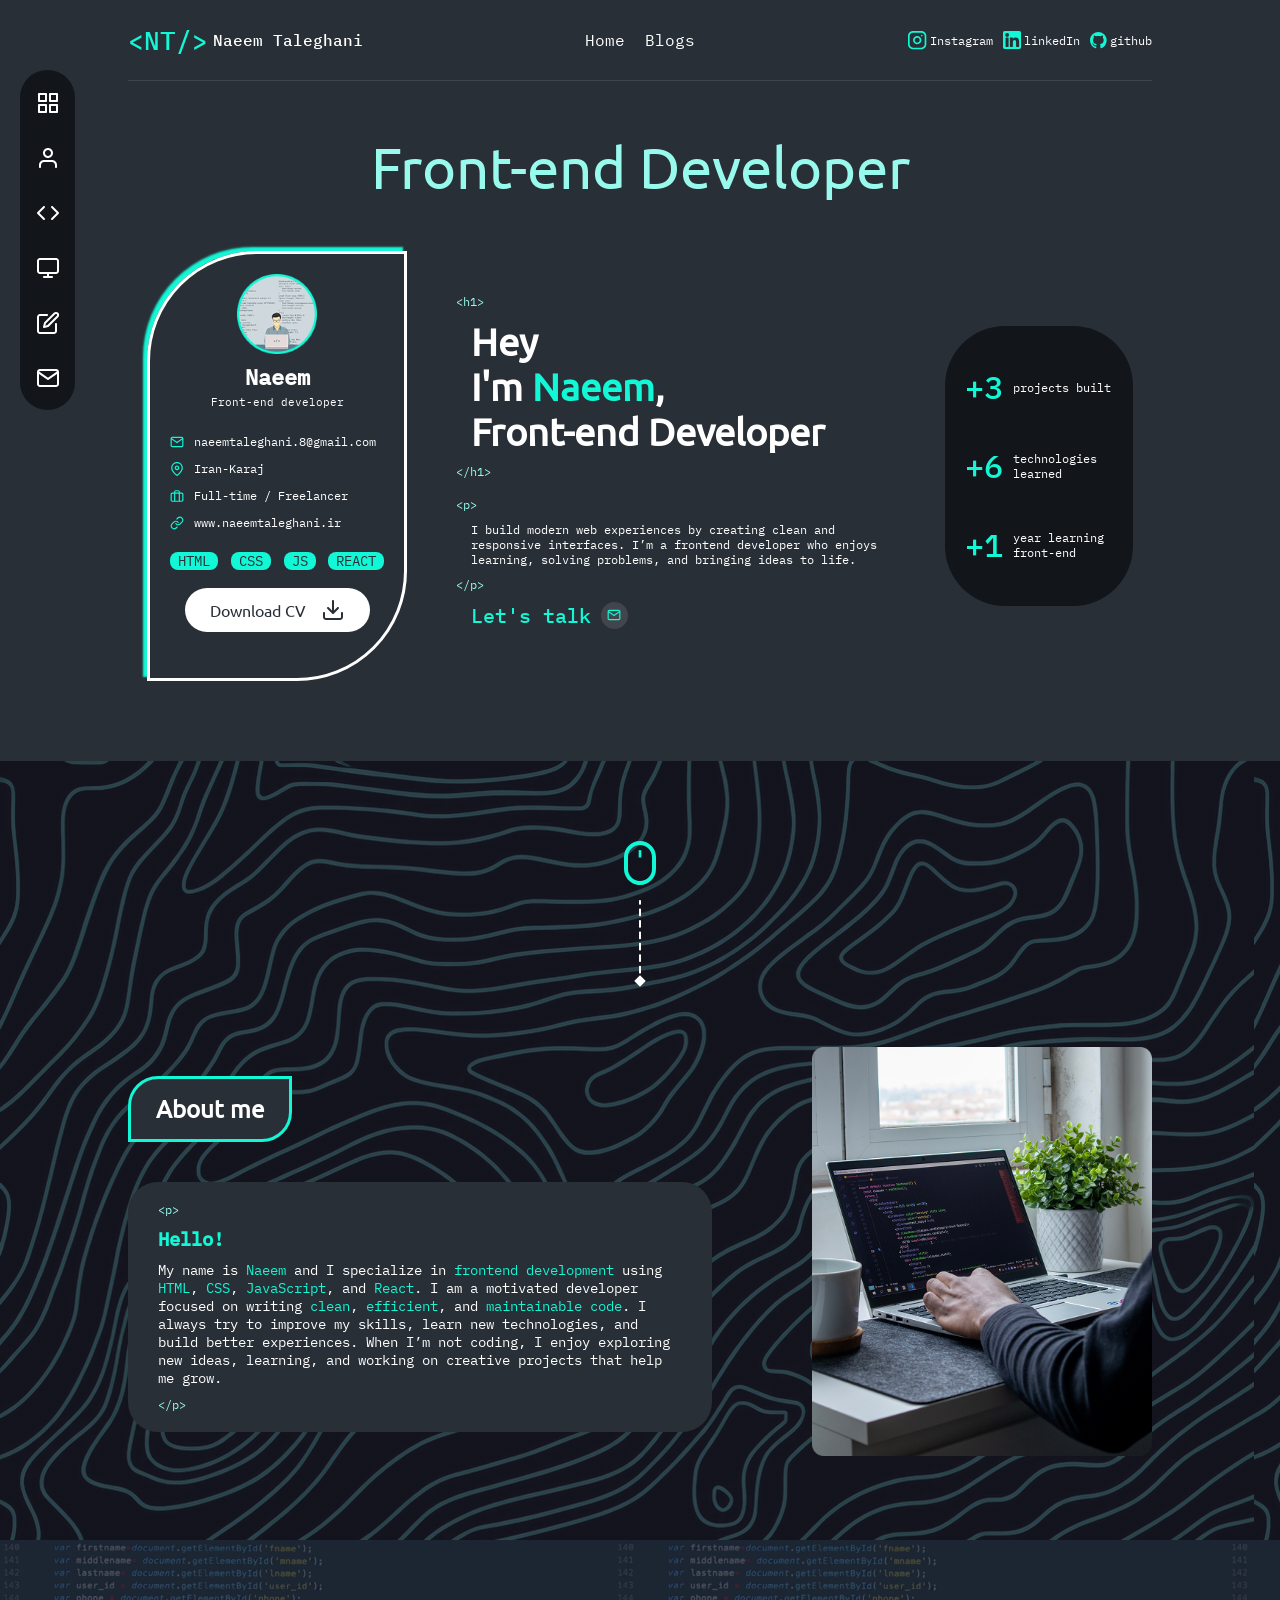
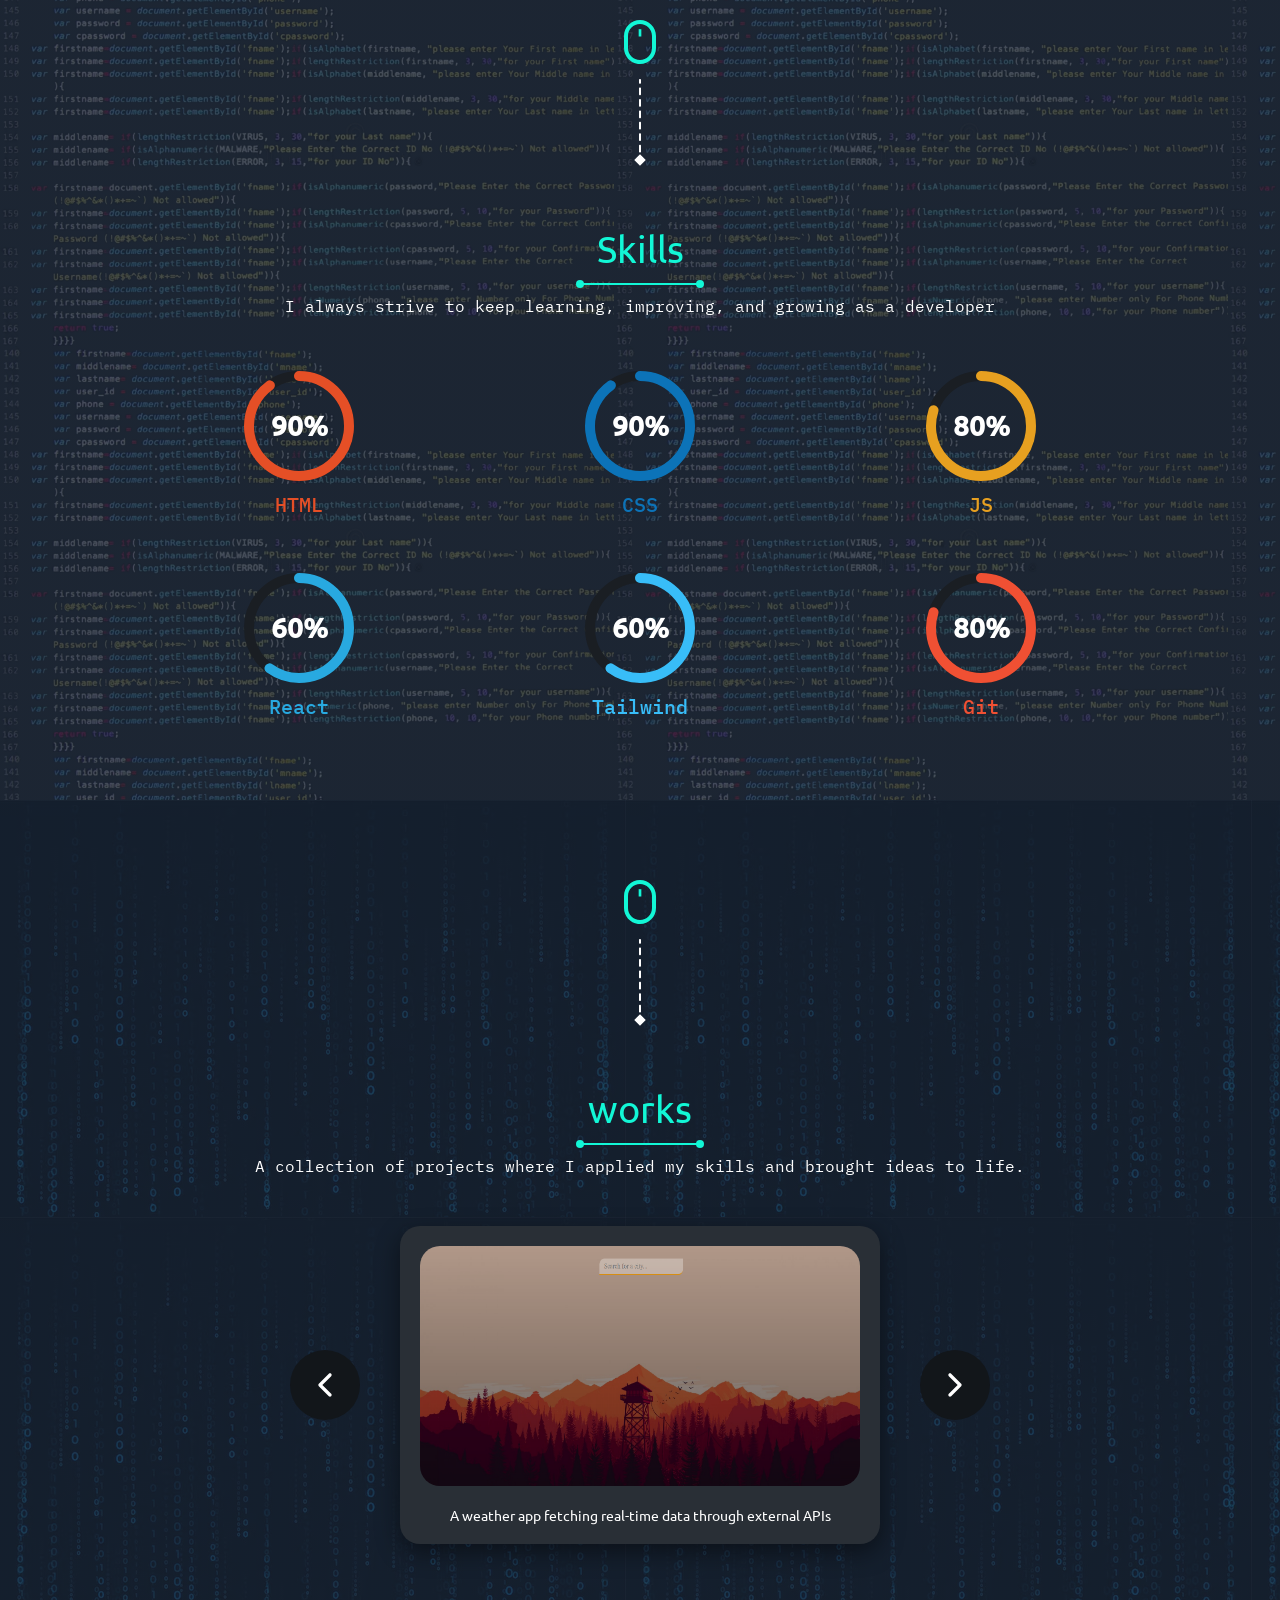
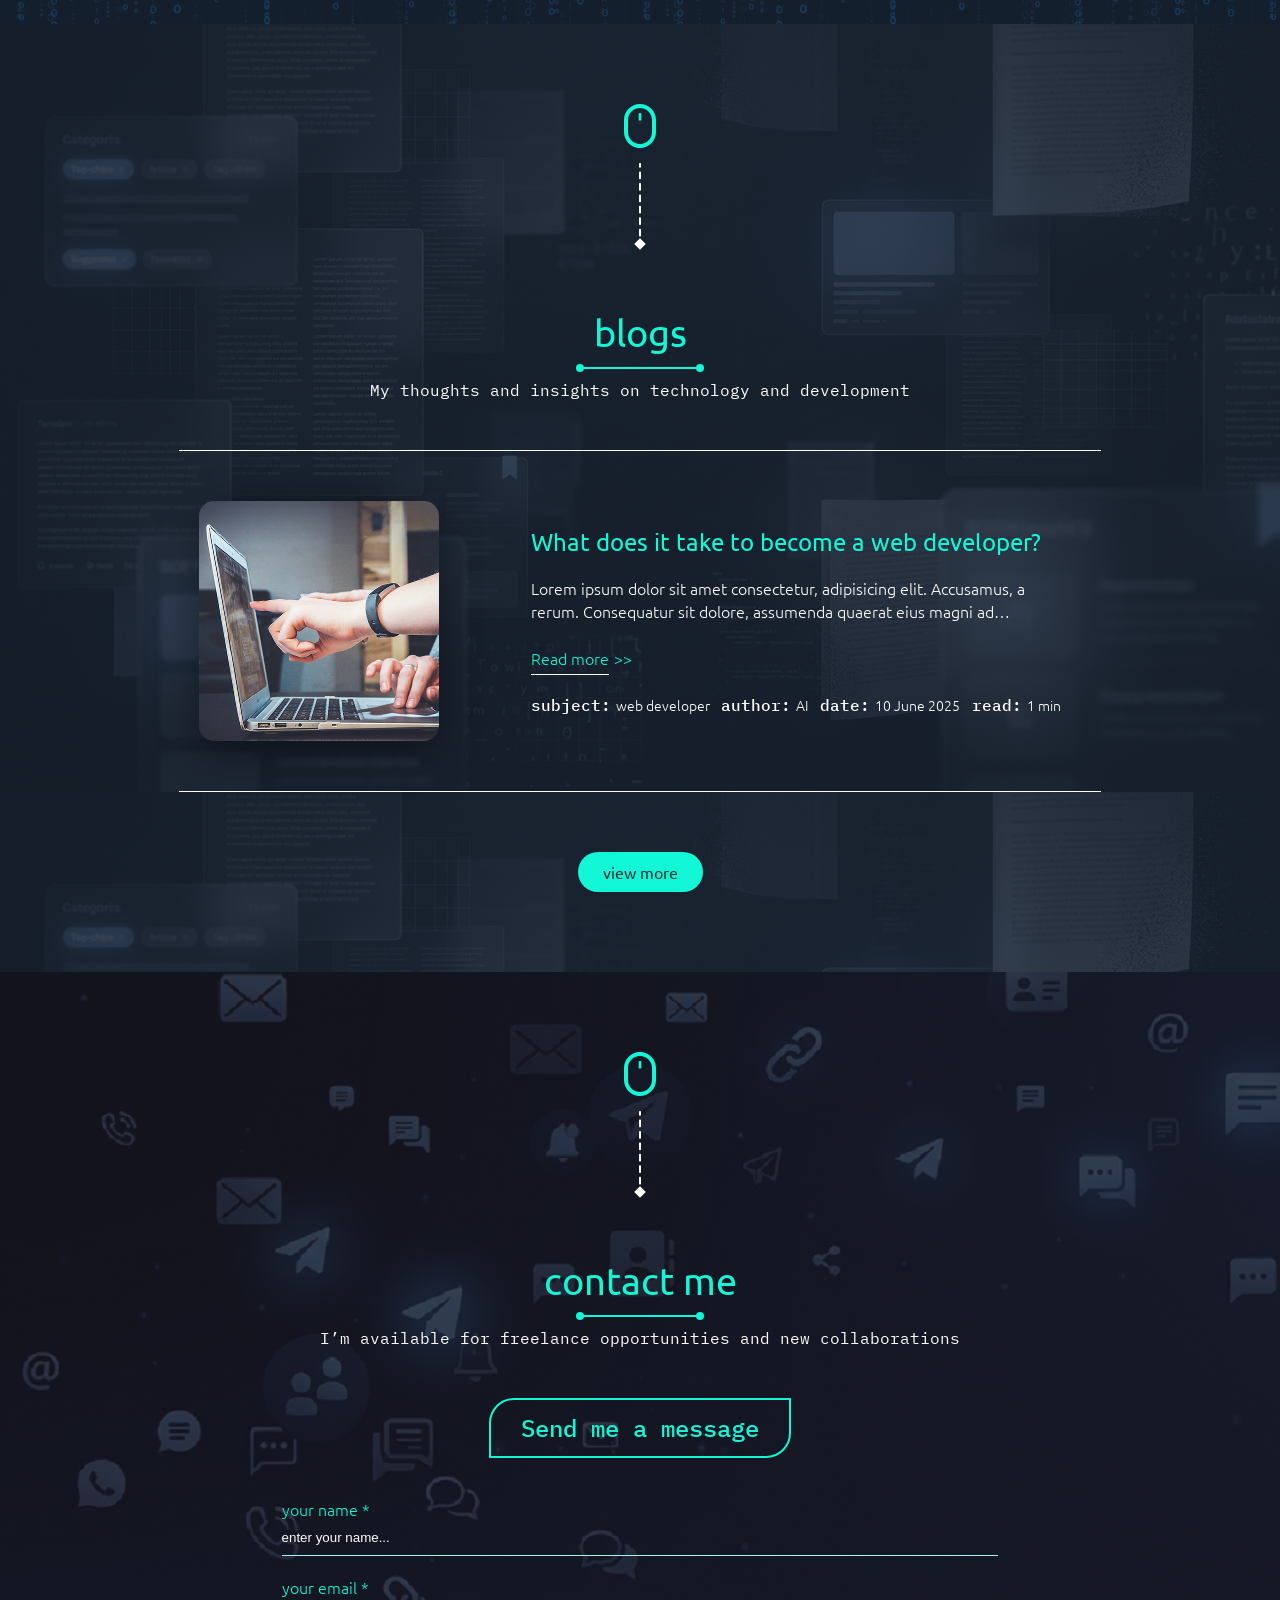
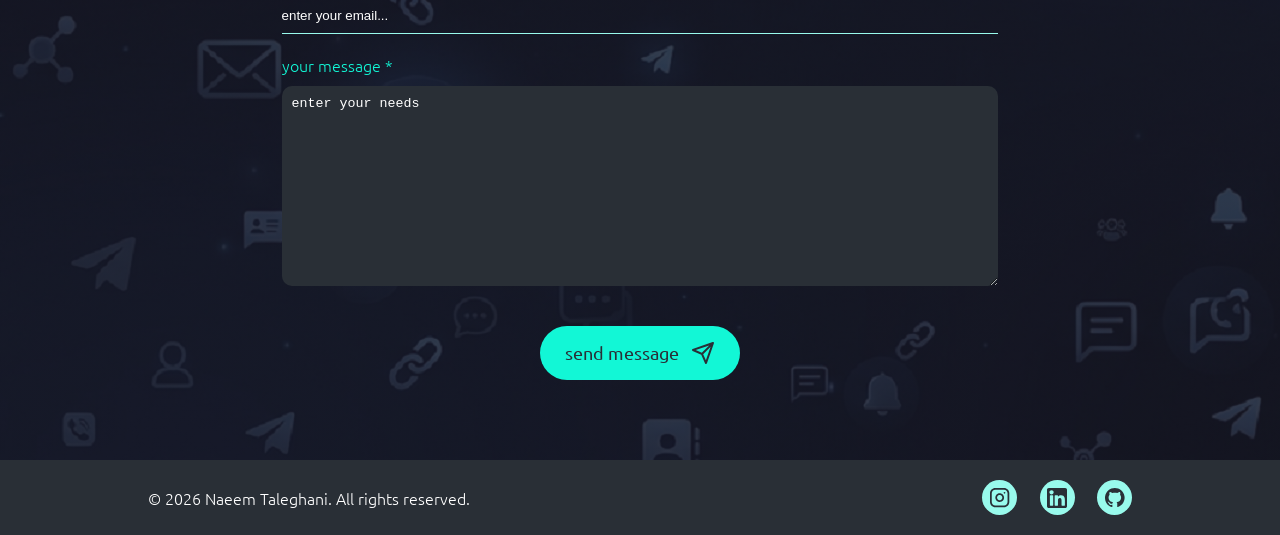
==== commit b687bf8f: "added links to nav menu in home page. closes #14" ====
--- a/home.html
+++ b/home.html
@@ -74,8 +74,9 @@
                     <span class="logo-text">Naeem Taleghani</span>
                 </div>
                 <ul class="nav-menu">
-                    <li><a href="#">Home</a></li>
-                    <li><a href="#">Blogs</a></li>
+                    <!-- ----------------------links to home and blog page--------------------- -->
+                    <li><a href="home.html">Home</a></li>
+                    <li><a href="blogs/blogs.html">Blogs</a></li>
                 </ul>
                 <ul class="nav-links">
                     <li>
--- a/styles/main.css
+++ b/styles/main.css
@@ -746,6 +746,8 @@
     width: 24rem;
     object-fit: contain;
     margin-right: 2rem;
+    border-radius: 1.5rem;
+    box-shadow: 0 10px 40px rgba(0, 0, 0, 0.4);
 }
 
 .blog-content{
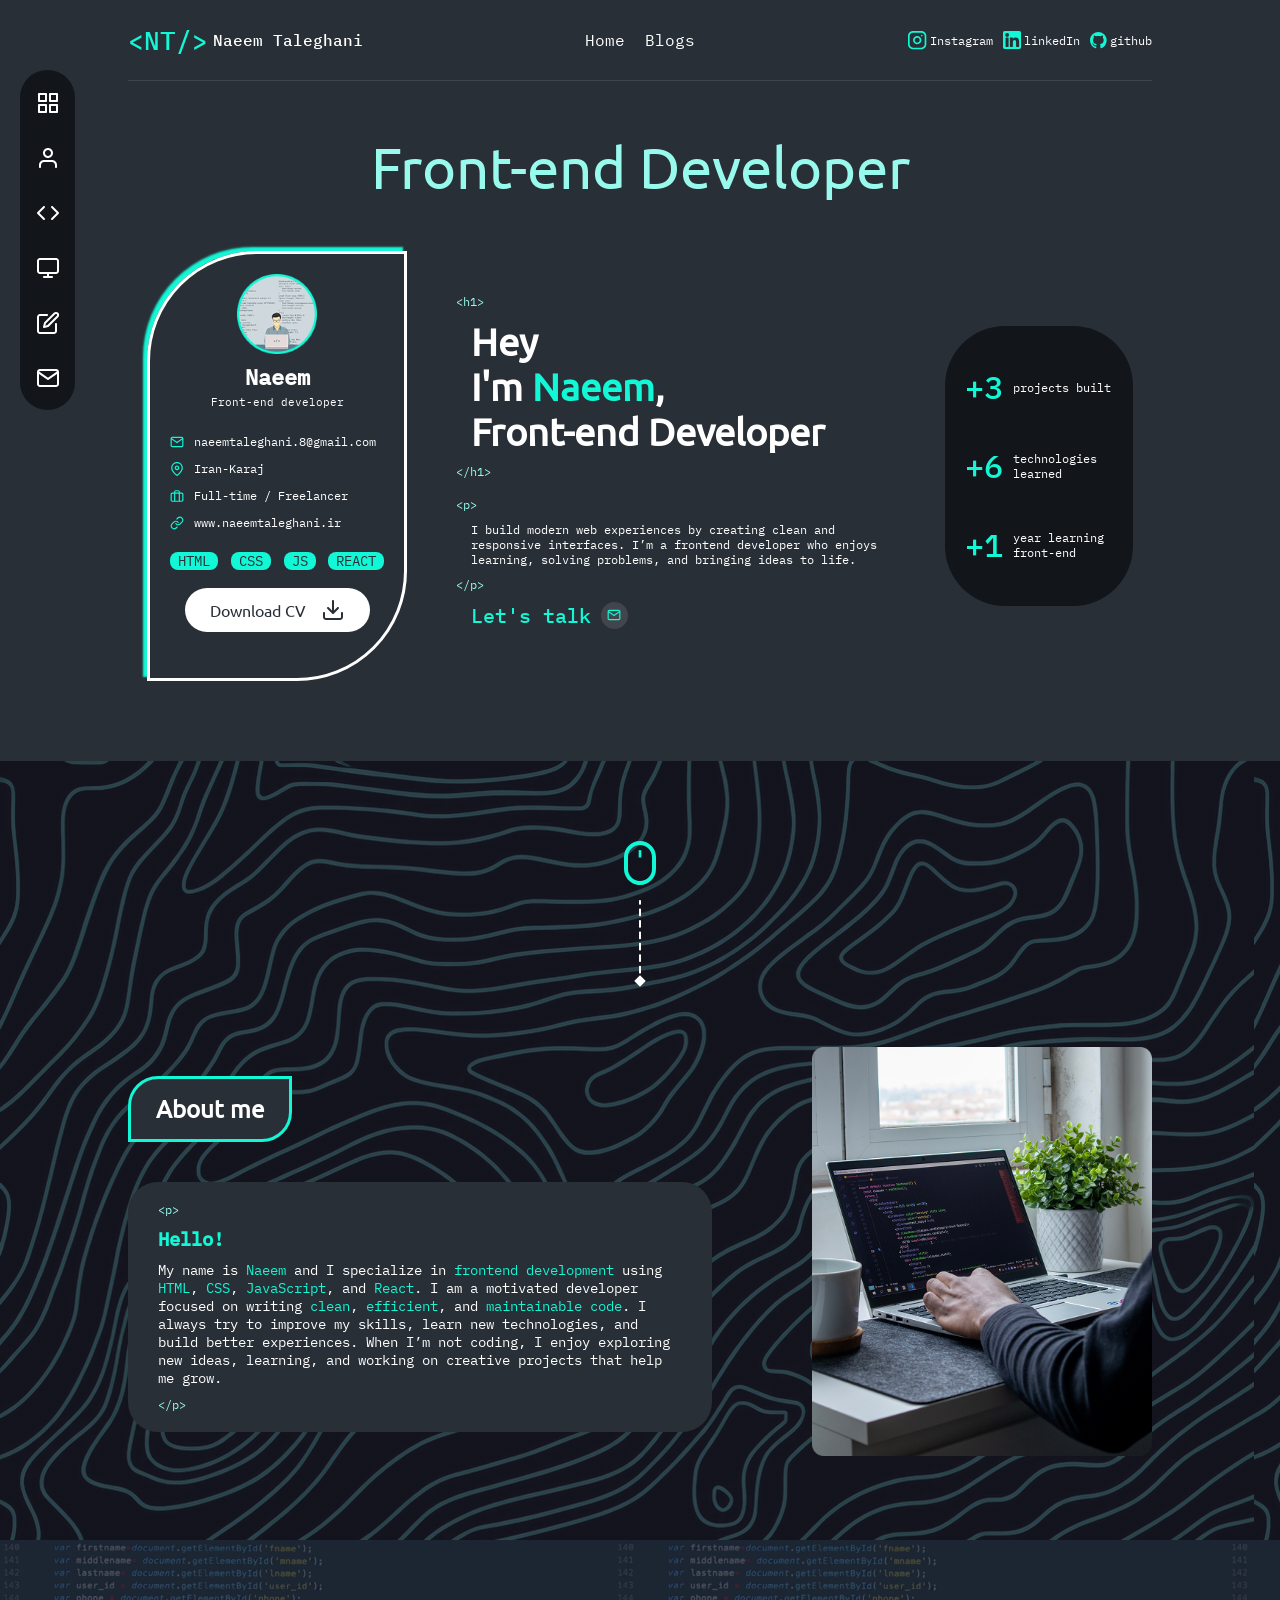
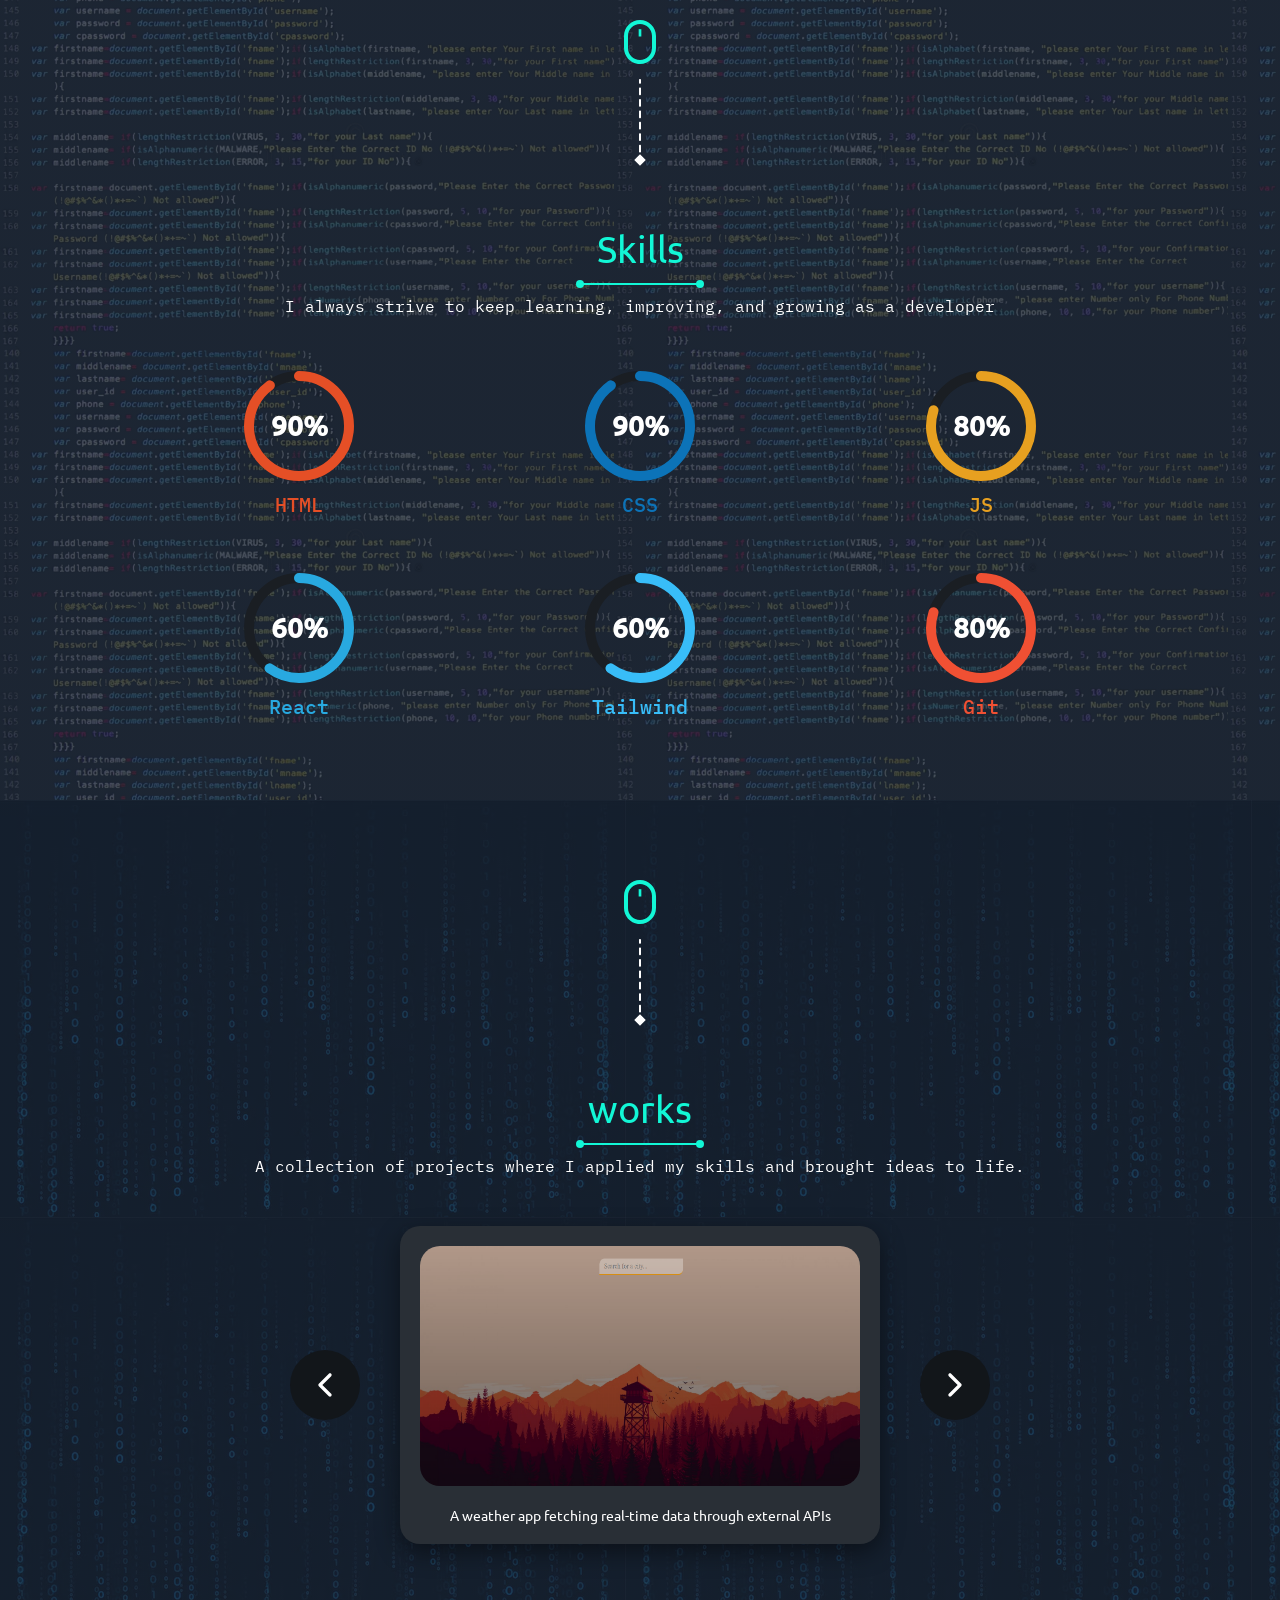
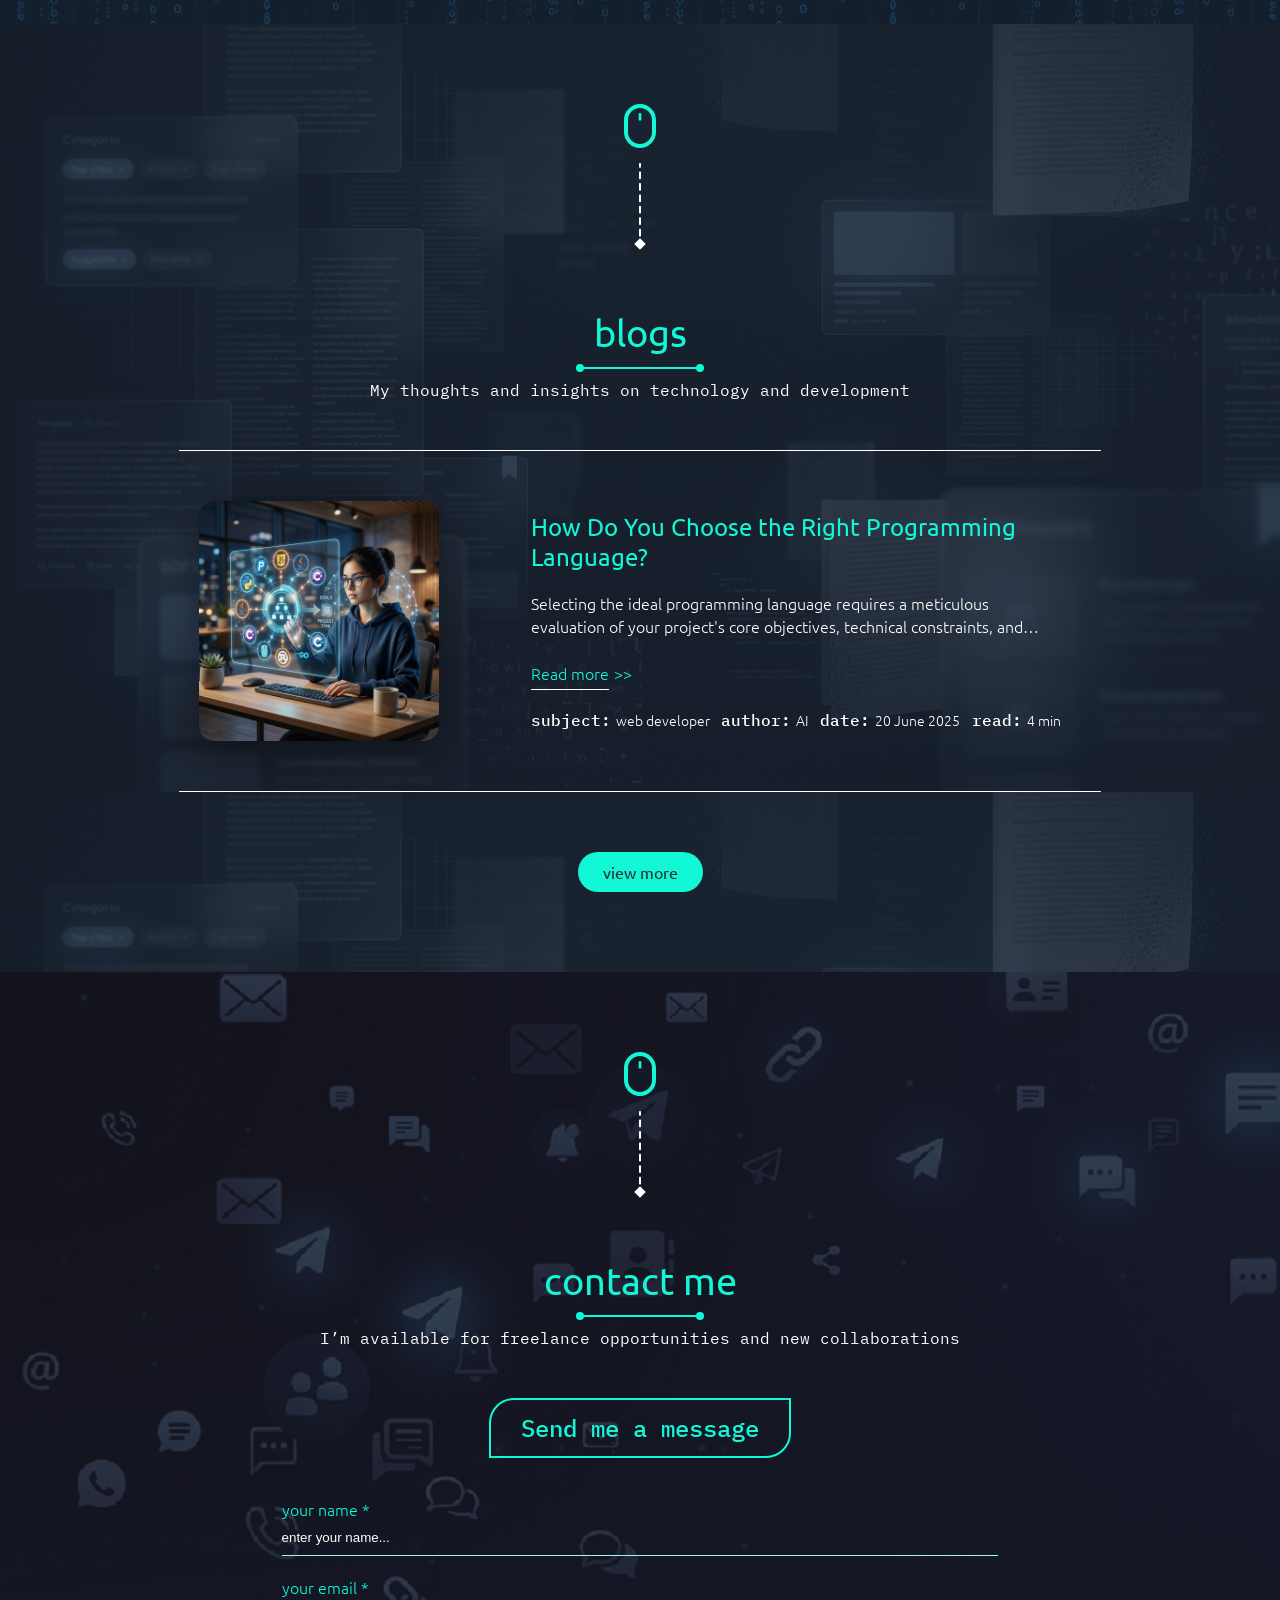
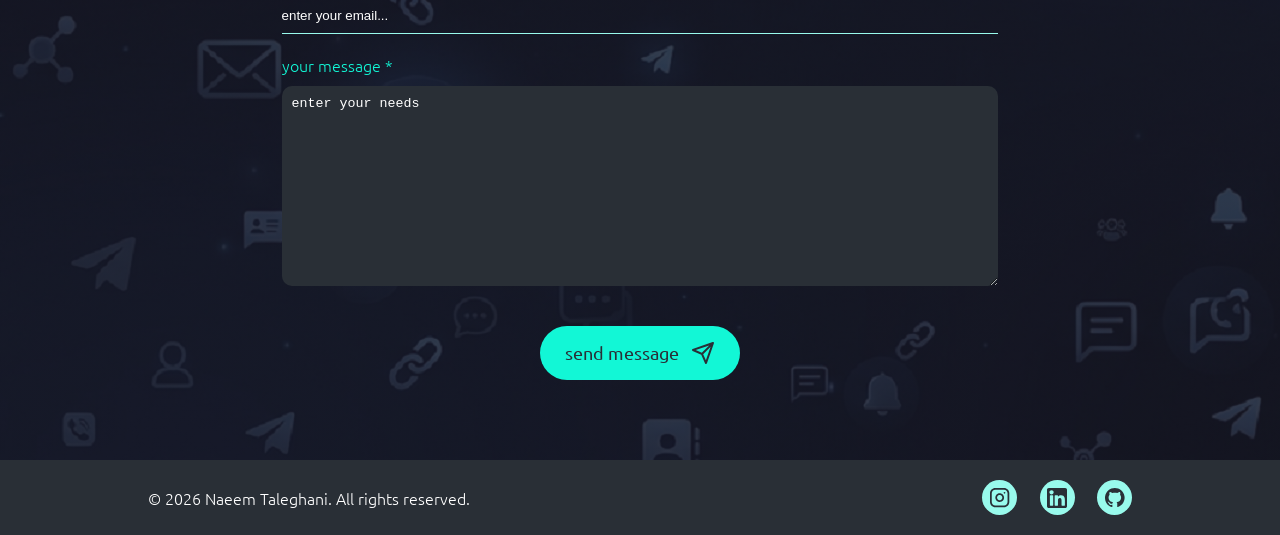
==== commit b29151c9: "changed the blog content texts and image in home page. closes #17" ====
--- a/home.html
+++ b/home.html
@@ -339,7 +339,8 @@
                             <path d="M17.357 19.9999L26.1785 11.1784C26.8294 10.5276 26.8294 9.47228 26.1785 8.82141C25.5276 8.17053 24.4723 8.17053 23.8215 8.82141L13.8215 18.8214C13.1706 19.4723 13.1706 20.5276 13.8215 21.1784L23.8215 31.1784C24.4723 31.8293 25.5276 31.8293 26.1785 31.1784C26.8294 30.5276 26.8294 29.4723 26.1785 28.8214L17.357 19.9999Z" fill="white"/>
                             </svg>
                         </div>
-                        <a href="#" class="project">
+                        <!-- ------------------------mini projects links------------------------ -->
+                        <a href="mini-projects/weather/weather.html" class="project">
                             <img src="images/weather-project.png" alt="image" id="projectImg">
                             <p class="project-description" id="projectText">A weather app fetching real-time data through external APIs</p>
                         </a>
@@ -375,11 +376,12 @@
                     </div>
                     <p class="blogs-description">My thoughts and insights on technology and development</p>
                     <div class="blog-box">
-                        <img src="images/birmingham-museums-trust-TWavMkqC_cc-unsplash 1.png" alt="">
+                        <img src="images/blog-img0.png" alt="">
                         <div class="blog-content">
-                            <h3 class="blog-content-title">What does it take to become a web developer?</h3>
-                            <p class="blog-content-text">Lorem ipsum dolor sit amet consectetur, adipisicing elit. Accusamus, a rerum. Consequatur sit dolore, assumenda quaerat eius magni ad doloremque obcaecati nobis velit perferendis excepturi ullam cupiditate accusantium sequi aspernatur modi rerum ipsam aliquid necessitatibus commodi. Voluptas officiis qui libero, laborum animi, porro rerum, ullam consequatur nemo doloribus explicabo tempore?</p>
-                            <a href="#" class="blog-readmore">
+                            <h3 class="blog-content-title">How Do You Choose the Right Programming Language?</h3>
+                            <p class="blog-content-text">Selecting the ideal programming language requires a meticulous evaluation of your project's core objectives, technical constraints, and long-term scalability needs. Before writing a single line of code, architects must dissect the application's performance parameters, target platforms, and specific execution environments. For example, building a high-frequency trading platform demands the deterministic memory management and ultra-low latency of C++ or Rust, whereas developing a rapid prototype for a web startup heavily favors the ecosystem velocity of Python or JavaScript. Developers must also consider the cross-platform requirements, determining whether a native approach using Swift and Kotlin is necessary, or if a unified framework like Flutter or React Native will suffice. Misaligning the language with the operational realities of the software can introduce severe architectural bottlenecks, bloated development timelines, and prohibitive technical debt that becomes immensely difficult to refactor later. Therefore, engineering leadership must treat language selection as a foundational business decision, carefully balancing the immediate speed of feature delivery against the future operational costs and maintenance overhead of the chosen stack.</p>
+                            <!-- ---------------------blogs page link---------------------- -->
+                            <a href="./blogs/blogs.html" class="blog-readmore">
                                 <p>Read more</p>
                                 <span>&gt;&gt;</span>
                             </a>
@@ -394,11 +396,11 @@
                                 </li>
                                 <li>
                                     <p>date:</p>
-                                    <span>10 June 2025</span>
+                                    <span>20 June 2025</span>
                                 </li>
                                 <li>
                                     <p>read:</p>
-                                    <span>1 min</span>
+                                    <span>4 min</span>
                                 </li>
                             </ul>
                         </div>
